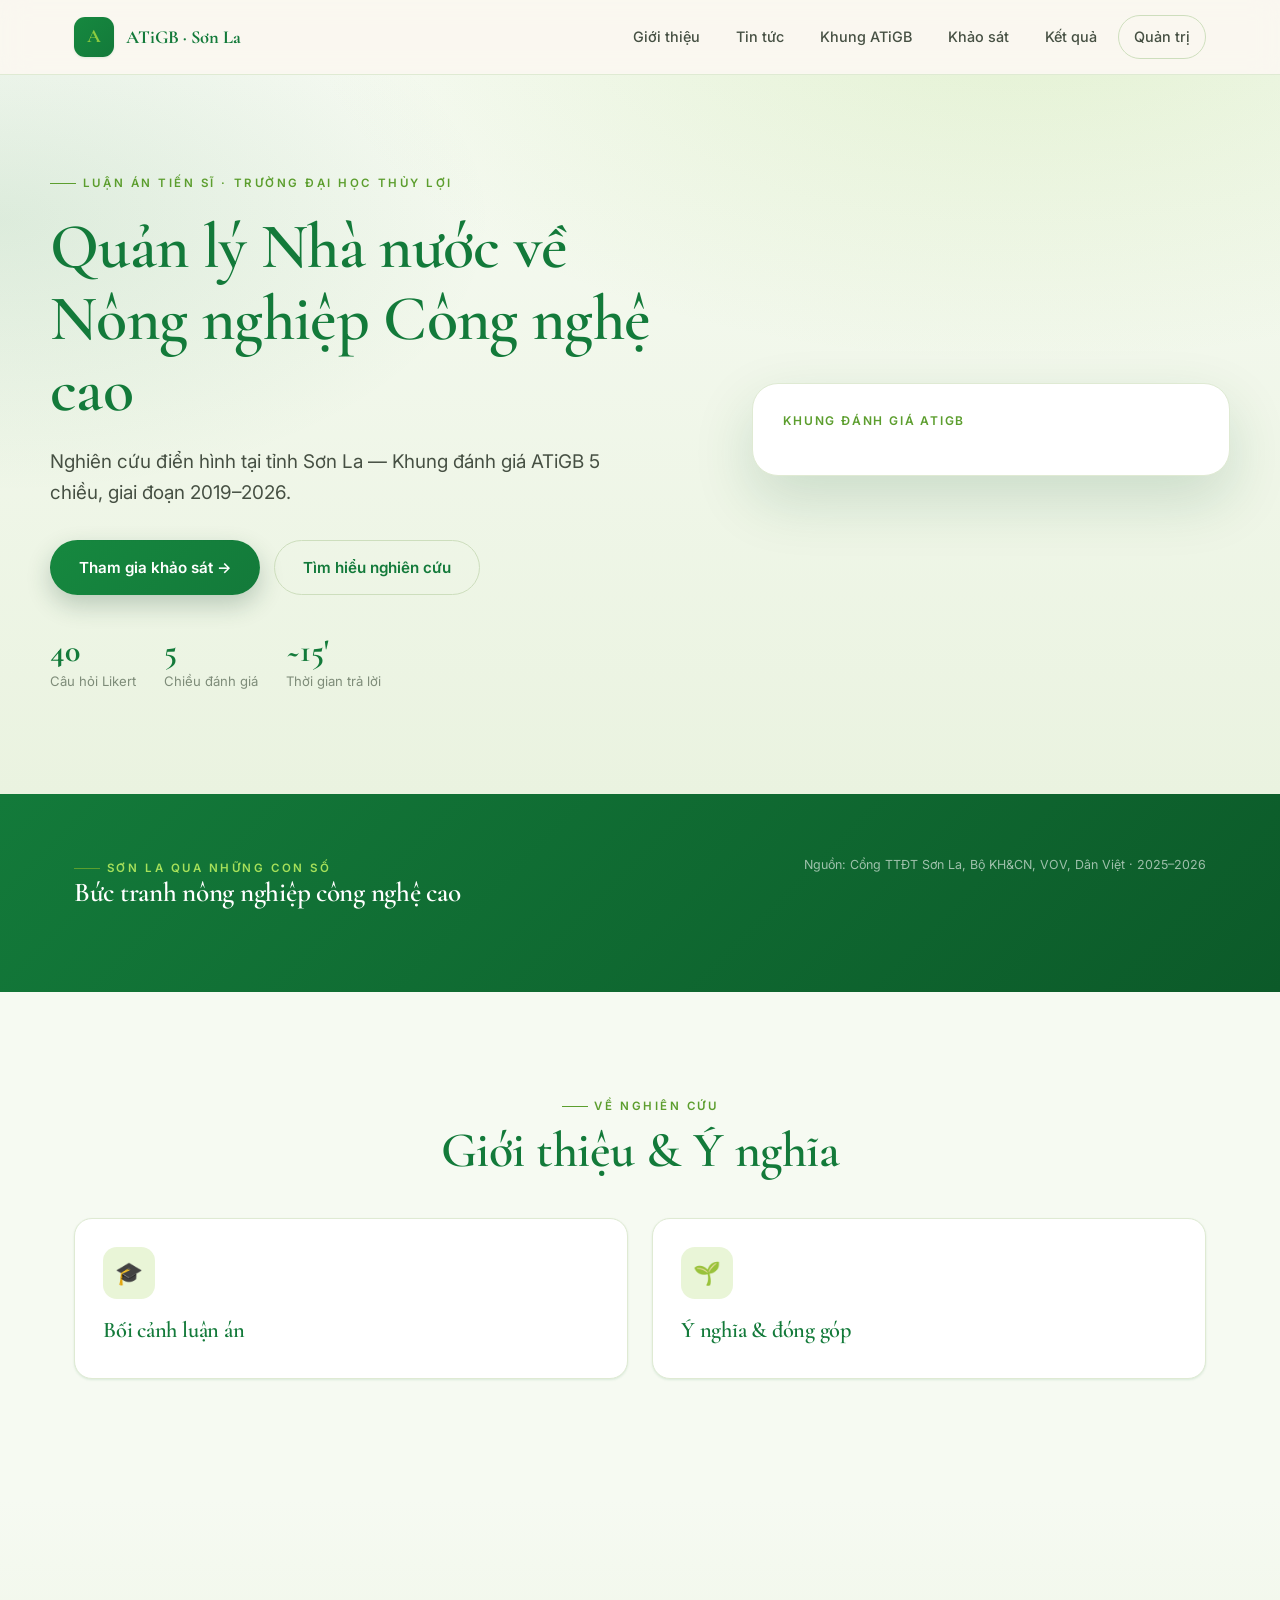
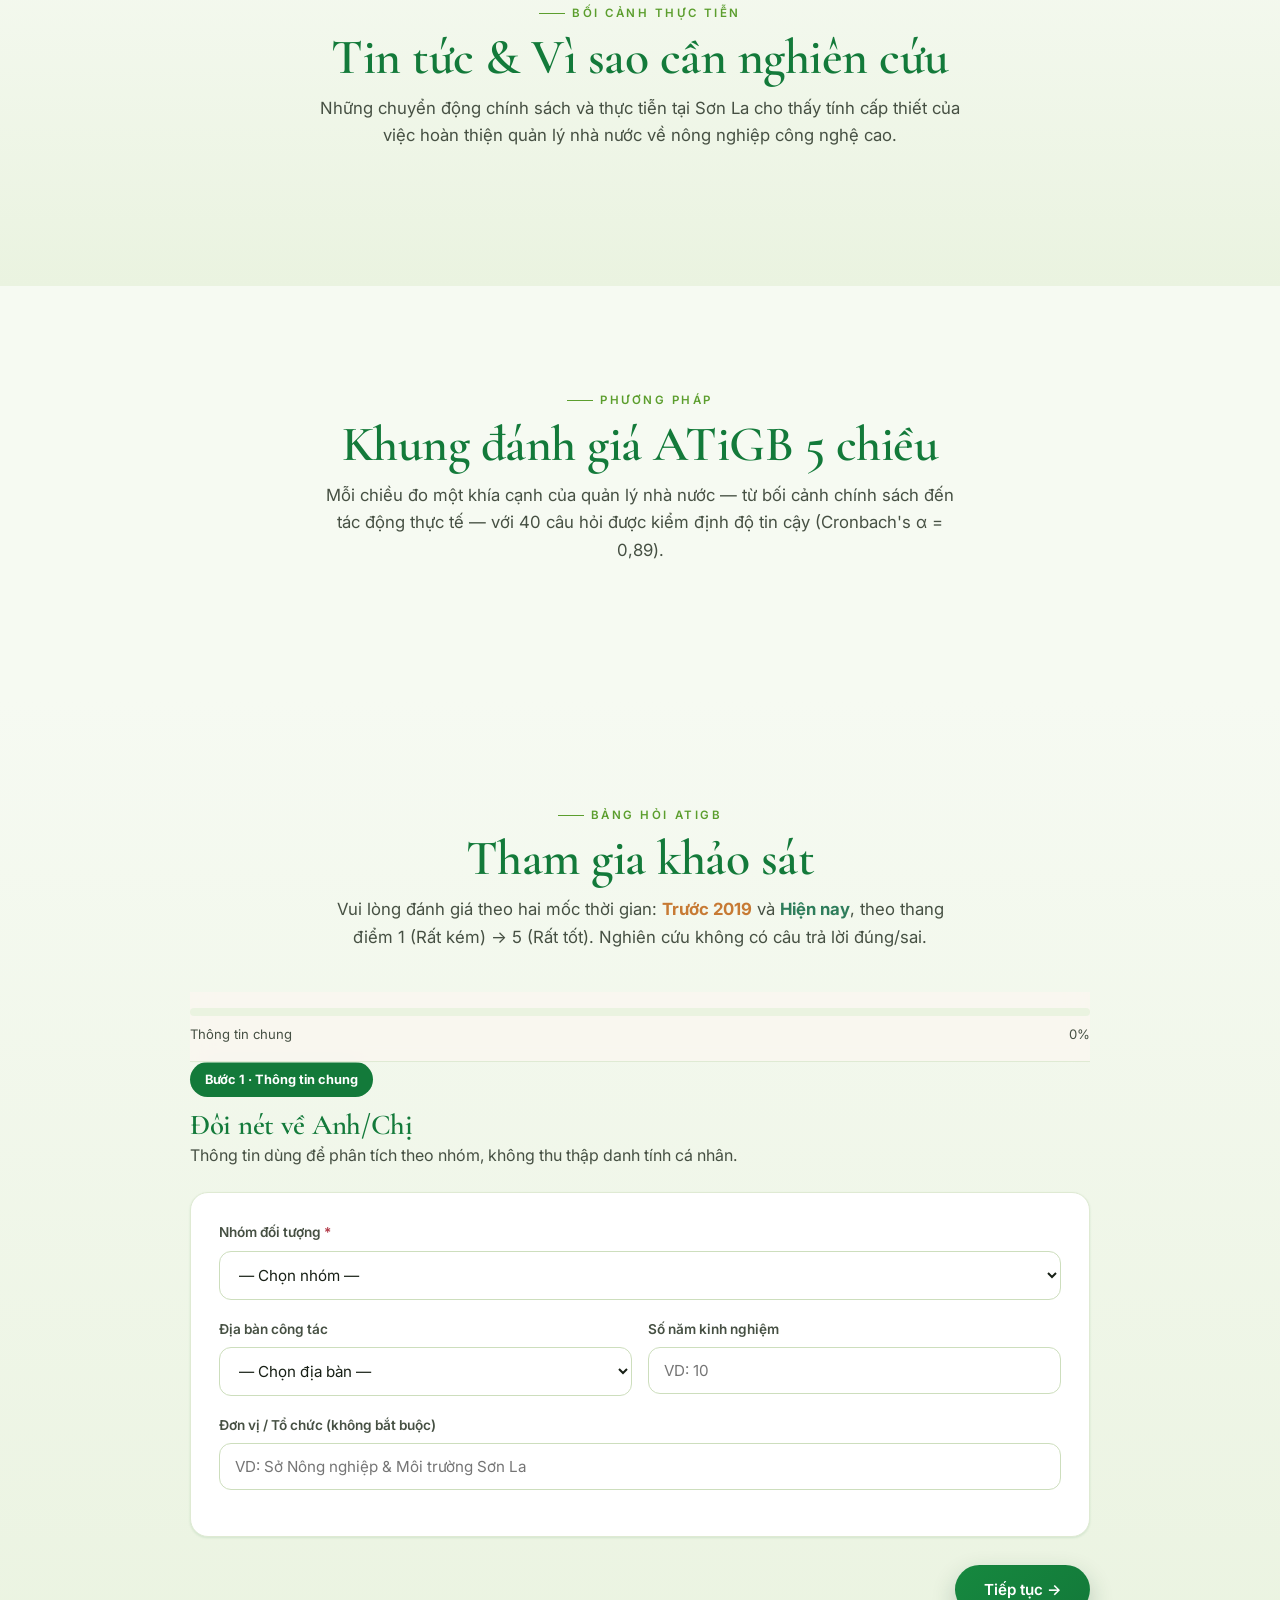
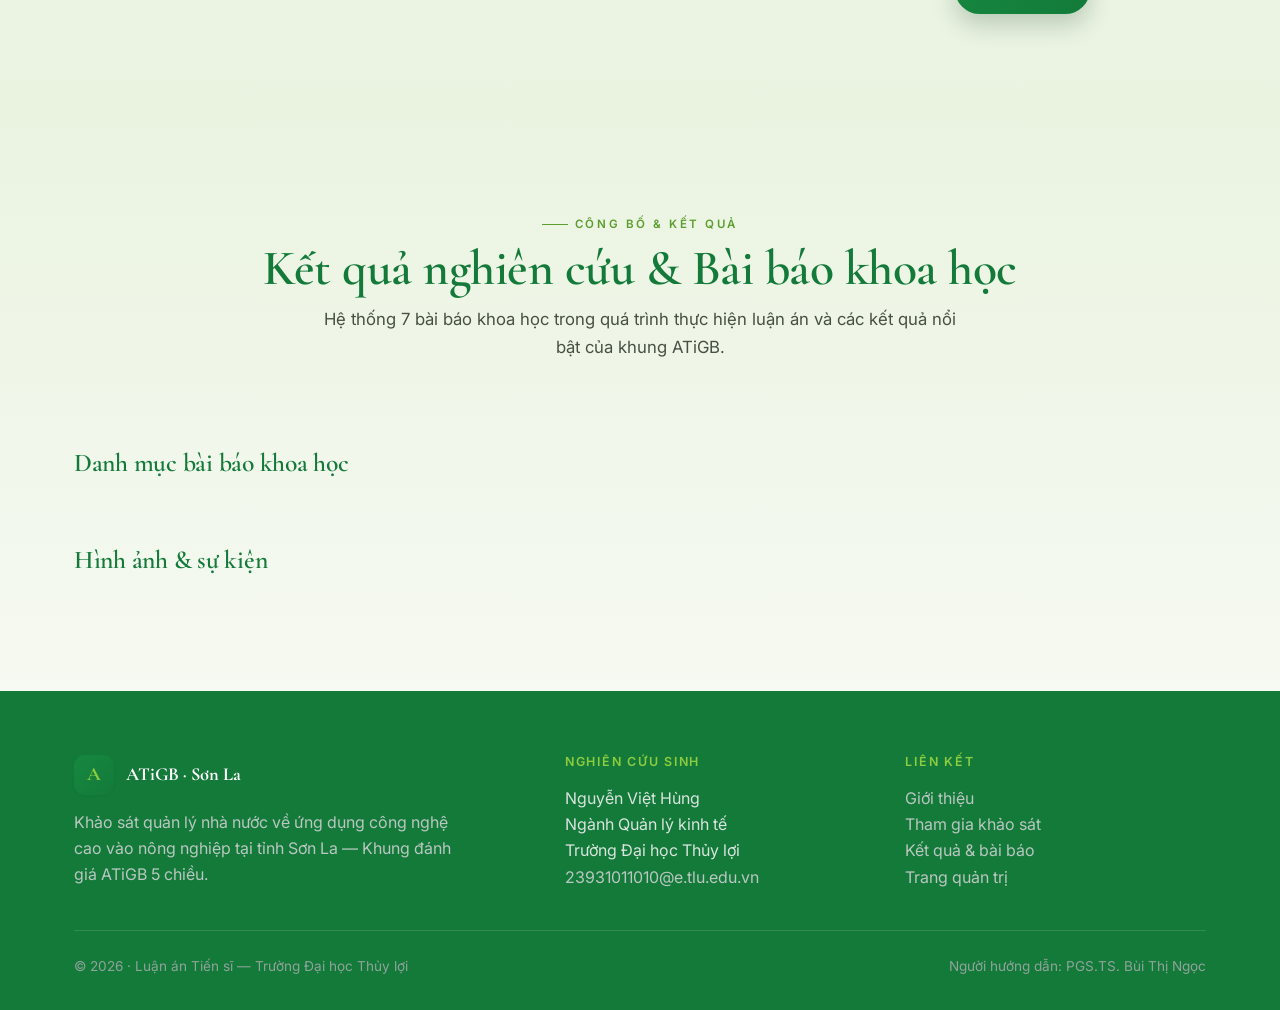
==== index.html @ 343900d1 "add index.html" ====
<!DOCTYPE html>
<html lang="vi">
<head>
<meta charset="UTF-8">
<meta name="viewport" content="width=device-width, initial-scale=1">
<title>Khảo sát QLNN về Nông nghiệp Công nghệ cao — Sơn La | ATiGB</title>
<meta name="description" content="Khảo sát quản lý nhà nước về ứng dụng công nghệ cao vào nông nghiệp tại tỉnh Sơn La — Khung đánh giá ATiGB 5 chiều. Luận án tiến sĩ, Trường Đại học Thủy lợi.">
<link rel="preconnect" href="https://fonts.googleapis.com">
<link rel="preconnect" href="https://fonts.gstatic.com" crossorigin>
<link href="https://fonts.googleapis.com/css2?family=Cormorant+Garamond:wght@500;600;700&family=Inter:wght@400;500;600;700&display=swap" rel="stylesheet">
<link rel="stylesheet" href="assets/style.css">
<link rel="icon" href="data:image/svg+xml,<svg xmlns='http://www.w3.org/2000/svg' viewBox='0 0 100 100'><rect width='100' height='100' rx='22' fill='%23137A3A'/><text x='50' y='68' font-size='58' text-anchor='middle' fill='%23A6E05A' font-family='Georgia'>A</text></svg>">
</head>
<body>

<!-- NAV -->
<nav class="nav">
  <div class="container nav-inner">
    <a class="brand" href="#top">
      <span class="mark">A</span>
      <span>ATiGB · Sơn La</span>
    </a>
    <button class="nav-toggle" id="navToggle">☰</button>
    <div class="nav-links" id="navLinks">
      <a href="#gioithieu">Giới thiệu</a>
      <a href="#tintuc">Tin tức</a>
      <a href="#khung">Khung ATiGB</a>
      <a href="#khaosat">Khảo sát</a>
      <a href="#ketqua">Kết quả</a>
      <a href="admin.html" class="btn btn-ghost btn-sm">Quản trị</a>
    </div>
  </div>
</nav>

<!-- HERO -->
<header class="hero" id="top">
  <div class="container hero-inner">
    <div>
      <span class="eyebrow" id="heroBadge">Luận án Tiến sĩ · Trường Đại học Thủy lợi</span>
      <h1 id="heroTitle">Quản lý Nhà nước về Nông nghiệp Công nghệ cao</h1>
      <p class="lead" id="heroSub">Nghiên cứu điển hình tại tỉnh Sơn La — Khung đánh giá ATiGB 5 chiều, giai đoạn 2019–2026.</p>
      <div class="hero-cta">
        <a href="#khaosat" class="btn btn-primary">Tham gia khảo sát →</a>
        <a href="#gioithieu" class="btn btn-ghost">Tìm hiểu nghiên cứu</a>
      </div>
      <div class="hero-badges">
        <div class="hero-badge"><b>40</b><span>Câu hỏi Likert</span></div>
        <div class="hero-badge"><b>5</b><span>Chiều đánh giá</span></div>
        <div class="hero-badge"><b>~15'</b><span>Thời gian trả lời</span></div>
      </div>
    </div>
    <div class="hero-art">
      <div class="hero-card">
        <h4>Khung đánh giá ATiGB</h4>
        <div id="heroDims" class="dims" style="flex-direction:column;gap:12px"></div>
      </div>
    </div>
  </div>
</header>

<!-- DẢI SỐ LIỆU THẬT -->
<section class="statband">
  <div class="container">
    <div class="stat-head">
      <div><span class="eyebrow" style="color:var(--lime-bright)">Sơn La qua những con số</span>
        <h3>Bức tranh nông nghiệp công nghệ cao</h3></div>
      <span class="src">Nguồn: Cổng TTĐT Sơn La, Bộ KH&amp;CN, VOV, Dân Việt · 2025–2026</span>
    </div>
    <div class="stat-grid" id="statGrid"></div>
  </div>
</section>

<!-- GIỚI THIỆU -->
<section class="section" id="gioithieu">
  <div class="container">
    <div class="center">
      <span class="eyebrow">Về nghiên cứu</span>
      <h2 class="section-title" id="introHeading">Giới thiệu &amp; Ý nghĩa</h2>
    </div>
    <div class="grid g-2 mt-3" style="align-items:start">
      <div class="card">
        <div class="icon">🎓</div>
        <h3>Bối cảnh luận án</h3>
        <p id="introBody" style="color:var(--ink-2)"></p>
      </div>
      <div class="card">
        <div class="icon">🌱</div>
        <h3>Ý nghĩa &amp; đóng góp</h3>
        <p id="introMeaning" style="color:var(--ink-2)"></p>
      </div>
    </div>
    <div class="grid g-4 mt-2" id="whyCards"></div>
  </div>
</section>

<!-- TIN TỨC -->
<section class="section" id="tintuc" style="background:linear-gradient(180deg,var(--cream),var(--cream-2))">
  <div class="container">
    <div class="center">
      <span class="eyebrow">Bối cảnh thực tiễn</span>
      <h2 class="section-title">Tin tức &amp; Vì sao cần nghiên cứu</h2>
      <p class="section-sub">Những chuyển động chính sách và thực tiễn tại Sơn La cho thấy tính cấp thiết của việc hoàn thiện quản lý nhà nước về nông nghiệp công nghệ cao.</p>
    </div>
    <div class="news-grid mt-3" id="newsGrid"></div>
  </div>
</section>

<!-- KHUNG ATiGB -->
<section class="section" id="khung">
  <div class="container">
    <div class="center">
      <span class="eyebrow">Phương pháp</span>
      <h2 class="section-title">Khung đánh giá ATiGB 5 chiều</h2>
      <p class="section-sub">Mỗi chiều đo một khía cạnh của quản lý nhà nước — từ bối cảnh chính sách đến tác động thực tế — với 40 câu hỏi được kiểm định độ tin cậy (Cronbach's α = 0,89).</p>
    </div>
    <div class="atigb-grid mt-3" id="atigbGrid"></div>
  </div>
</section>

<!-- KHẢO SÁT -->
<section class="section" id="khaosat" style="background:linear-gradient(180deg,var(--cream),var(--cream-2))">
  <div class="container">
    <div class="center">
      <span class="eyebrow">Bảng hỏi ATiGB</span>
      <h2 class="section-title">Tham gia khảo sát</h2>
      <p class="section-sub">Vui lòng đánh giá theo hai mốc thời gian: <b style="color:var(--terra)">Trước 2019</b> và <b style="color:var(--blue)">Hiện nay</b>, theo thang điểm 1 (Rất kém) → 5 (Rất tốt). Nghiên cứu không có câu trả lời đúng/sai.</p>
    </div>

    <div class="survey-wrap mt-3">
      <div class="progress-bar">
        <div class="progress-track"><div class="progress-fill" id="progFill"></div></div>
        <div class="progress-meta"><span id="progLabel">Thông tin chung</span><span id="progCount">0%</span></div>
      </div>

      <form id="surveyForm">
        <!-- STEP 0: thông tin -->
        <div class="step active" data-step="0">
          <div class="step-head">
            <span class="badge" style="background:var(--forest)">Bước 1 · Thông tin chung</span>
            <h3 style="font-size:1.8rem">Đôi nét về Anh/Chị</h3>
            <p style="color:var(--ink-2)">Thông tin dùng để phân tích theo nhóm, không thu thập danh tính cá nhân.</p>
          </div>
          <div class="card">
            <div class="field">
              <label>Nhóm đối tượng <span style="color:var(--danger)">*</span></label>
              <select id="respType" required>
                <option value="">— Chọn nhóm —</option>
                <option value="QLNN">Cán bộ quản lý nhà nước</option>
                <option value="DN-HTX">Doanh nghiệp / Hợp tác xã</option>
                <option value="KHCN">Chuyên gia khoa học công nghệ</option>
                <option value="NhaKhoaHoc">Nhà khoa học / Giảng viên</option>
                <option value="NongDan">Nông dân sản xuất</option>
              </select>
            </div>
            <div class="field-row">
              <div class="field">
                <label>Địa bàn công tác</label>
                <select id="district">
                  <option value="">— Chọn địa bàn —</option>
                </select>
              </div>
              <div class="field">
                <label>Số năm kinh nghiệm</label>
                <input type="number" id="yearsExp" min="0" max="50" placeholder="VD: 10">
              </div>
            </div>
            <div class="field">
              <label>Đơn vị / Tổ chức (không bắt buộc)</label>
              <input type="text" id="org" placeholder="VD: Sở Nông nghiệp &amp; Môi trường Sơn La">
            </div>
          </div>
          <div class="survey-nav">
            <span></span>
            <button type="button" class="btn btn-primary" data-next>Tiếp tục →</button>
          </div>
        </div>
        <!-- steps for dimensions injected here -->
        <div id="dimSteps"></div>
        <!-- open questions step injected -->
        <div id="openStep"></div>
        <!-- thankyou -->
        <div class="step" data-step="done">
          <div class="thankyou">
            <div class="check">✓</div>
            <h2 style="font-size:2.2rem">Cảm ơn Anh/Chị!</h2>
            <p style="color:var(--ink-2);max-width:520px;margin:12px auto 0">Phản hồi của Anh/Chị đã được ghi nhận và sẽ góp phần quan trọng vào kết quả nghiên cứu luận án. Trân trọng cảm ơn sự tham gia quý báu!</p>
            <a href="#top" class="btn btn-gold mt-3">Về đầu trang</a>
          </div>
        </div>
      </form>
    </div>
  </div>
</section>

<!-- KẾT QUẢ -->
<section class="section" id="ketqua" style="background:linear-gradient(180deg,var(--cream-2),var(--cream))">
  <div class="container">
    <div class="center">
      <span class="eyebrow">Công bố &amp; kết quả</span>
      <h2 class="section-title">Kết quả nghiên cứu &amp; Bài báo khoa học</h2>
      <p class="section-sub">Hệ thống 7 bài báo khoa học trong quá trình thực hiện luận án và các kết quả nổi bật của khung ATiGB.</p>
    </div>

    <div class="grid g-4 mt-3" id="resultKpis"></div>

    <h3 style="font-size:1.6rem;margin:48px 0 20px">Danh mục bài báo khoa học</h3>
    <div class="grid" style="gap:16px" id="pubList"></div>

    <h3 style="font-size:1.6rem;margin:48px 0 20px">Hình ảnh &amp; sự kiện</h3>
    <div class="gallery" id="eventGallery"></div>
  </div>
</section>

<!-- FOOTER -->
<footer class="footer">
  <div class="container">
    <div class="footer-grid">
      <div>
        <div class="brand" style="color:#fff;margin-bottom:14px">
          <span class="mark">A</span><span>ATiGB · Sơn La</span>
        </div>
        <p style="color:#B9C7C0;max-width:380px">Khảo sát quản lý nhà nước về ứng dụng công nghệ cao vào nông nghiệp tại tỉnh Sơn La — Khung đánh giá ATiGB 5 chiều.</p>
      </div>
      <div>
        <h4>Nghiên cứu sinh</h4>
        <p>Nguyễn Việt Hùng</p>
        <p>Ngành Quản lý kinh tế</p>
        <p>Trường Đại học Thủy lợi</p>
        <p><a href="mailto:23931011010@e.tlu.edu.vn">23931011010@e.tlu.edu.vn</a></p>
      </div>
      <div>
        <h4>Liên kết</h4>
        <p><a href="#gioithieu">Giới thiệu</a></p>
        <p><a href="#khaosat">Tham gia khảo sát</a></p>
        <p><a href="#ketqua">Kết quả &amp; bài báo</a></p>
        <p><a href="admin.html">Trang quản trị</a></p>
      </div>
    </div>
    <div class="footer-bottom">
      <span>© 2026 · Luận án Tiến sĩ — Trường Đại học Thủy lợi</span>
      <span>Người hướng dẫn: PGS.TS. Bùi Thị Ngọc</span>
    </div>
  </div>
</footer>

<script src="config.js"></script>
<script type="module" src="assets/app.js"></script>
</body>
</html>
---- assets/style.css ----
/* ============================================================
   ATiGB Survey — Design System
   Palette: forest green + gold + cream, luxurious & modern
   ============================================================ */
:root{
  /* ASTRI brand: xanh lá đậm (wordmark) + xanh cốm (lá) + trắng */
  --forest:#137A3A; --forest-2:#16883F; --forest-3:#2FA457;
  --forest-deep:#0C5A29;
  --gold:#5C9E2E; --gold-2:#8DCB3F; --gold-soft:#E9F5D7;   /* leaf/lime accent */
  --lime:#8DCB3F; --lime-bright:#A6E05A;
  --cream:#F6FAF2; --cream-2:#EAF3E0; --paper:#FFFFFF;
  --ink:#182016; --ink-2:#465043; --muted:#84918010;
  --muted:#7E8C79;
  --line:#DFEAD3; --line-2:#CDDEBD;
  --blue:#2E7D5B; --terra:#C77A34; --violet:#4E9A6B;
  --danger:#B23A48; --ok:#16883F; --warn:#C99000;
  --shadow-sm:0 1px 3px rgba(19,122,58,.07),0 1px 2px rgba(19,122,58,.05);
  --shadow:0 8px 30px rgba(19,122,58,.10),0 2px 8px rgba(19,122,58,.06);
  --shadow-lg:0 24px 60px rgba(12,90,41,.16);
  --radius:18px; --radius-sm:12px; --radius-lg:26px;
  --serif:'Cormorant Garamond',Georgia,'Times New Roman',serif;
  --sans:'Inter',-apple-system,BlinkMacSystemFont,'Segoe UI',sans-serif;
  --maxw:1180px;
}
*{box-sizing:border-box;margin:0;padding:0}
html{scroll-behavior:smooth}
body{
  font-family:var(--sans);color:var(--ink);background:var(--cream);
  line-height:1.65;font-size:16px;-webkit-font-smoothing:antialiased;
  text-rendering:optimizeLegibility;
}
h1,h2,h3,h4{font-family:var(--serif);font-weight:600;line-height:1.12;letter-spacing:-.01em;color:var(--forest)}
a{color:var(--forest-2);text-decoration:none}
img{max-width:100%;display:block}
.container{max-width:var(--maxw);margin:0 auto;padding:0 24px}
.eyebrow{font-family:var(--sans);font-size:.72rem;font-weight:600;letter-spacing:.22em;
  text-transform:uppercase;color:var(--gold);display:inline-flex;align-items:center;gap:.6em}
.eyebrow::before{content:"";width:26px;height:1px;background:var(--gold)}
.section{padding:96px 0;position:relative}
.section-title{font-size:clamp(2rem,4vw,3.1rem);margin:.4rem 0 .6rem}
.section-sub{color:var(--ink-2);max-width:640px;font-size:1.05rem}
.center{text-align:center}
.center .eyebrow{justify-content:center}
.center .section-sub{margin-left:auto;margin-right:auto}

/* ---------- Buttons ---------- */
.btn{display:inline-flex;align-items:center;justify-content:center;gap:.5em;
  font-family:var(--sans);font-weight:600;font-size:.95rem;padding:14px 28px;
  border-radius:100px;border:1px solid transparent;cursor:pointer;transition:.25s cubic-bezier(.2,.7,.3,1);
  text-decoration:none;white-space:nowrap}
.btn-primary{background:linear-gradient(135deg,var(--forest-2),var(--forest));color:#fff;
  box-shadow:0 10px 24px rgba(20,67,47,.24)}
.btn-primary:hover{transform:translateY(-2px);box-shadow:0 16px 34px rgba(20,67,47,.30)}
.btn-gold{background:linear-gradient(135deg,var(--gold-2),var(--gold));color:var(--forest);
  box-shadow:0 10px 24px rgba(200,162,74,.3)}
.btn-gold:hover{transform:translateY(-2px)}
.btn-ghost{background:transparent;border-color:var(--line-2);color:var(--forest)}
.btn-ghost:hover{background:var(--paper);border-color:var(--gold)}
.btn-sm{padding:9px 16px;font-size:.85rem}
.btn:disabled{opacity:.5;cursor:not-allowed;transform:none!important}

/* ---------- Navbar ---------- */
.nav{position:sticky;top:0;z-index:50;backdrop-filter:blur(14px);
  background:rgba(250,247,240,.82);border-bottom:1px solid var(--line);transition:.3s}
.nav-inner{display:flex;align-items:center;justify-content:space-between;height:74px}
.brand{display:flex;align-items:center;gap:12px;font-family:var(--serif);font-weight:700;
  font-size:1.15rem;color:var(--forest)}
.brand .mark{width:40px;height:40px;border-radius:11px;display:grid;place-items:center;
  background:linear-gradient(135deg,var(--forest-2),var(--forest));color:var(--gold-2);
  font-family:var(--serif);font-size:1.2rem;font-weight:700;box-shadow:var(--shadow-sm)}
.nav-links{display:flex;gap:6px;align-items:center}
.nav-links a{padding:9px 15px;border-radius:100px;font-size:.9rem;font-weight:500;color:var(--ink-2);transition:.2s}
.nav-links a:hover{color:var(--forest);background:var(--cream-2)}
.nav-toggle{display:none;background:none;border:none;font-size:1.5rem;cursor:pointer;color:var(--forest)}
@media(max-width:860px){
  .nav-links{position:fixed;inset:74px 0 auto 0;flex-direction:column;background:var(--paper);
    padding:16px;gap:4px;border-bottom:1px solid var(--line);box-shadow:var(--shadow);
    transform:translateY(-120%);transition:.3s;align-items:stretch}
  .nav-links.open{transform:translateY(0)}
  .nav-links a{padding:14px}
  .nav-toggle{display:block}
}

/* ---------- Hero ---------- */
.hero{position:relative;overflow:hidden;background:
  radial-gradient(1200px 600px at 80% -10%,rgba(141,203,63,.18),transparent 60%),
  radial-gradient(900px 500px at 0% 20%,rgba(19,122,58,.10),transparent 55%),
  linear-gradient(180deg,var(--cream),var(--cream-2))}
.hero-inner{padding:90px 0 100px;display:grid;grid-template-columns:1.15fr .85fr;gap:56px;align-items:center}
.hero h1{font-size:clamp(2.4rem,5vw,4.2rem);margin:18px 0 20px}
.hero .lead{font-size:1.18rem;color:var(--ink-2);max-width:560px;margin-bottom:32px}
.hero-cta{display:flex;gap:14px;flex-wrap:wrap}
.hero-badges{display:flex;gap:28px;margin-top:40px;flex-wrap:wrap}
.hero-badge b{display:block;font-family:var(--serif);font-size:2rem;color:var(--forest);line-height:1}
.hero-badge span{font-size:.82rem;color:var(--muted)}
.hero-art{position:relative}
.hero-card{background:var(--paper);border:1px solid var(--line);border-radius:var(--radius-lg);
  padding:30px;box-shadow:var(--shadow-lg)}
.hero-card h4{font-family:var(--sans);font-size:.75rem;letter-spacing:.15em;text-transform:uppercase;
  color:var(--gold);margin-bottom:18px}
@media(max-width:860px){.hero-inner{grid-template-columns:1fr;gap:40px;padding:56px 0 64px}}

/* ---------- Stat band (số liệu thật) ---------- */
.statband{background:linear-gradient(135deg,var(--forest),var(--forest-deep));color:#fff;padding:56px 0}
.statband .container{position:relative}
.stat-head{display:flex;align-items:baseline;justify-content:space-between;gap:16px;flex-wrap:wrap;margin-bottom:28px}
.stat-head h3{color:#fff;font-size:1.7rem}
.stat-head .src{font-size:.78rem;color:rgba(255,255,255,.6)}
.stat-grid{display:grid;grid-template-columns:repeat(6,1fr);gap:20px}
@media(max-width:900px){.stat-grid{grid-template-columns:repeat(3,1fr)}}
@media(max-width:560px){.stat-grid{grid-template-columns:repeat(2,1fr)}}
.stat{position:relative;padding-left:16px}
.stat::before{content:"";position:absolute;left:0;top:4px;bottom:4px;width:3px;border-radius:3px;background:var(--lime)}
.stat .sn{font-family:var(--serif);font-size:2.3rem;font-weight:700;line-height:1;color:var(--lime-bright)}
.stat .su{font-size:.78rem;color:rgba(255,255,255,.7);margin-left:4px}
.stat .sl{font-size:.9rem;font-weight:600;margin-top:6px;color:#fff}
.stat .ss{font-size:.76rem;color:rgba(255,255,255,.6)}

/* ---------- ATiGB explainer ---------- */
.atigb-grid{display:grid;grid-template-columns:repeat(5,1fr);gap:16px}
@media(max-width:960px){.atigb-grid{grid-template-columns:repeat(2,1fr)}}
@media(max-width:560px){.atigb-grid{grid-template-columns:1fr}}
.atigb-card{background:var(--paper);border:1px solid var(--line);border-radius:var(--radius);padding:22px;
  box-shadow:var(--shadow-sm);position:relative;overflow:hidden;transition:.3s}
.atigb-card:hover{transform:translateY(-3px);box-shadow:var(--shadow)}
.atigb-card::before{content:"";position:absolute;top:0;left:0;right:0;height:4px;background:var(--dc)}
.atigb-card .code{font-family:var(--serif);font-size:2.4rem;font-weight:700;color:var(--dc);line-height:1}
.atigb-card h4{font-size:1.12rem;margin:6px 0 4px}
.atigb-card .full{font-size:.72rem;letter-spacing:.12em;text-transform:uppercase;color:var(--muted);font-weight:600}
.atigb-card p{font-size:.86rem;color:var(--ink-2);margin-top:8px}
.atigb-card .qn{margin-top:12px;font-size:.75rem;font-weight:700;color:var(--dc);background:var(--gold-soft);
  display:inline-block;padding:3px 10px;border-radius:100px}

/* ---------- Cards / grid ---------- */
.grid{display:grid;gap:24px}
.g-2{grid-template-columns:repeat(2,1fr)}
.g-3{grid-template-columns:repeat(3,1fr)}
.g-4{grid-template-columns:repeat(4,1fr)}
@media(max-width:960px){.g-3,.g-4{grid-template-columns:repeat(2,1fr)}}
@media(max-width:620px){.g-2,.g-3,.g-4{grid-template-columns:1fr}}
.card{background:var(--paper);border:1px solid var(--line);border-radius:var(--radius);
  padding:28px;box-shadow:var(--shadow-sm);transition:.3s}
.card:hover{box-shadow:var(--shadow);transform:translateY(-3px);border-color:var(--line-2)}
.card .icon{width:52px;height:52px;border-radius:14px;display:grid;place-items:center;
  background:var(--gold-soft);color:var(--forest);font-size:1.4rem;margin-bottom:18px}
.card h3{font-size:1.4rem;margin-bottom:8px}

/* dimension chips */
.dims{display:flex;gap:10px;flex-wrap:wrap;margin-top:8px}
.dim-chip{display:inline-flex;align-items:center;gap:8px;padding:8px 14px;border-radius:100px;
  background:var(--paper);border:1px solid var(--line);font-size:.85rem;font-weight:600}
.dim-dot{width:10px;height:10px;border-radius:50%}

/* ---------- News ---------- */
.news-grid{display:grid;grid-template-columns:1.4fr 1fr 1fr;gap:22px}
@media(max-width:900px){.news-grid{grid-template-columns:1fr}}
.news-card{background:var(--paper);border:1px solid var(--line);border-radius:var(--radius);
  overflow:hidden;box-shadow:var(--shadow-sm);transition:.3s;display:flex;flex-direction:column}
.news-card:hover{box-shadow:var(--shadow);transform:translateY(-3px)}
.news-card .thumb{height:170px;background:
  linear-gradient(135deg,var(--forest),var(--forest-3));position:relative;display:grid;place-items:center;
  color:var(--gold-2);font-size:2.4rem}
.news-card.feature .thumb{height:240px}
.news-body{padding:22px;display:flex;flex-direction:column;gap:10px;flex:1}
.news-body .meta{font-size:.78rem;color:var(--muted);display:flex;gap:10px;align-items:center}
.news-body h3{font-size:1.25rem}
.tag{font-size:.72rem;font-weight:600;color:var(--gold);letter-spacing:.08em;text-transform:uppercase}

/* ---------- Survey ---------- */
.survey-wrap{max-width:900px;margin:0 auto}
.progress-bar{position:sticky;top:74px;z-index:20;background:rgba(250,247,240,.9);
  backdrop-filter:blur(10px);padding:16px 0;border-bottom:1px solid var(--line)}
.progress-track{height:8px;background:var(--cream-2);border-radius:100px;overflow:hidden}
.progress-fill{height:100%;background:linear-gradient(90deg,var(--gold),var(--forest-3));
  border-radius:100px;transition:width .4s cubic-bezier(.2,.7,.3,1);width:0}
.progress-meta{display:flex;justify-content:space-between;font-size:.82rem;color:var(--ink-2);margin-top:8px}
.step{display:none;animation:fade .4s ease}
.step.active{display:block}
@keyframes fade{from{opacity:0;transform:translateY(10px)}to{opacity:1;transform:none}}
.step-head{margin-bottom:24px}
.step-head .badge{display:inline-flex;align-items:center;gap:8px;padding:7px 15px;border-radius:100px;
  font-size:.8rem;font-weight:700;color:#fff;margin-bottom:12px}
.q-item{background:var(--paper);border:1px solid var(--line);border-radius:var(--radius);
  padding:22px 24px;margin-bottom:16px;box-shadow:var(--shadow-sm)}
.q-item .q-text{font-weight:500;margin-bottom:16px;display:flex;gap:10px}
.q-item .q-num{color:var(--gold);font-family:var(--serif);font-weight:700;font-size:1.05rem}
.q-cols{display:grid;grid-template-columns:1fr 1fr;gap:20px}
@media(max-width:620px){.q-cols{grid-template-columns:1fr}}
.q-col-label{font-size:.78rem;font-weight:700;letter-spacing:.05em;text-transform:uppercase;margin-bottom:8px}
.q-col-label.before{color:var(--terra)}
.q-col-label.now{color:var(--blue)}
.likert{display:flex;gap:6px}
.likert label{flex:1;position:relative;cursor:pointer}
.likert input{position:absolute;opacity:0}
.likert .dot{display:grid;place-items:center;height:42px;border-radius:11px;
  border:1.5px solid var(--line-2);background:var(--cream);font-weight:600;font-size:.95rem;
  color:var(--ink-2);transition:.18s}
.likert label:hover .dot{border-color:var(--gold)}
.likert.before input:checked+.dot{background:var(--terra);border-color:var(--terra);color:#fff}
.likert.now input:checked+.dot{background:var(--blue);border-color:var(--blue);color:#fff}
.scale-hint{display:flex;justify-content:space-between;font-size:.72rem;color:var(--muted);margin-top:6px}
.survey-nav{display:flex;justify-content:space-between;gap:14px;margin-top:28px}
.open-q{margin-bottom:20px}
.open-q label{display:block;font-weight:500;margin-bottom:10px}
textarea,input[type=text],input[type=number],select{
  width:100%;font-family:var(--sans);font-size:.95rem;padding:13px 15px;border:1.5px solid var(--line-2);
  border-radius:var(--radius-sm);background:var(--paper);color:var(--ink);transition:.2s;resize:vertical}
textarea:focus,input:focus,select:focus{outline:none;border-color:var(--gold);box-shadow:0 0 0 4px var(--gold-soft)}
.field{margin-bottom:18px}
.field label{display:block;font-size:.85rem;font-weight:600;margin-bottom:7px;color:var(--ink-2)}
.field-row{display:grid;grid-template-columns:1fr 1fr;gap:16px}
@media(max-width:620px){.field-row{grid-template-columns:1fr}}
.thankyou{text-align:center;padding:60px 20px}
.thankyou .check{width:90px;height:90px;border-radius:50%;margin:0 auto 24px;display:grid;place-items:center;
  background:linear-gradient(135deg,var(--forest-3),var(--forest));color:var(--gold-2);font-size:2.6rem;
  box-shadow:var(--shadow-lg)}

/* ---------- Publications & events ---------- */
.pub-item{display:flex;gap:18px;padding:22px;background:var(--paper);border:1px solid var(--line);
  border-radius:var(--radius);box-shadow:var(--shadow-sm);transition:.3s}
.pub-item:hover{box-shadow:var(--shadow);transform:translateY(-2px)}
.pub-code{flex-shrink:0;width:54px;height:54px;border-radius:14px;display:grid;place-items:center;
  background:var(--forest);color:var(--gold-2);font-family:var(--serif);font-weight:700;font-size:1.1rem}
.pub-meta{display:flex;gap:8px;flex-wrap:wrap;margin-top:10px}
.pill{font-size:.72rem;font-weight:600;padding:4px 11px;border-radius:100px;background:var(--cream-2);color:var(--ink-2)}
.pill.q{background:var(--gold-soft);color:var(--forest)}
.gallery{display:grid;grid-template-columns:repeat(3,1fr);gap:16px}
@media(max-width:760px){.gallery{grid-template-columns:repeat(2,1fr)}}
.gallery .ph{aspect-ratio:4/3;border-radius:var(--radius);background:linear-gradient(135deg,var(--forest-3),var(--forest));
  display:grid;place-items:center;color:var(--gold-2);font-size:2rem;position:relative;overflow:hidden}
.gallery .ph span.cap{position:absolute;bottom:0;left:0;right:0;padding:14px;font-family:var(--sans);
  font-size:.82rem;color:#fff;background:linear-gradient(transparent,rgba(20,67,47,.85));text-align:left}

/* ---------- Footer ---------- */
.footer{background:var(--forest);color:#D9E4DE;padding:64px 0 32px}
.footer h4{color:#fff;font-family:var(--sans);font-size:.78rem;letter-spacing:.14em;text-transform:uppercase;
  color:var(--gold-2);margin-bottom:16px}
.footer a{color:#B9C7C0}.footer a:hover{color:var(--gold-2)}
.footer-grid{display:grid;grid-template-columns:1.5fr 1fr 1fr;gap:40px;margin-bottom:40px}
@media(max-width:760px){.footer-grid{grid-template-columns:1fr}}
.footer-bottom{border-top:1px solid rgba(255,255,255,.12);padding-top:24px;font-size:.85rem;color:#8FA39A;
  display:flex;justify-content:space-between;flex-wrap:wrap;gap:10px}

/* ---------- Toast ---------- */
.toast{position:fixed;bottom:24px;left:50%;transform:translateX(-50%) translateY(120%);
  background:var(--forest);color:#fff;padding:14px 24px;border-radius:100px;box-shadow:var(--shadow-lg);
  z-index:200;transition:.4s;font-size:.9rem;font-weight:500}
.toast.show{transform:translateX(-50%) translateY(0)}
.toast.err{background:var(--danger)}

/* ---------- utilities ---------- */
.mt-1{margin-top:12px}.mt-2{margin-top:24px}.mt-3{margin-top:40px}
.hidden{display:none!important}
.spinner{width:20px;height:20px;border:2.5px solid rgba(255,255,255,.35);border-top-color:#fff;
  border-radius:50%;animation:spin .7s linear infinite;display:inline-block}
@keyframes spin{to{transform:rotate(360deg)}}
.divider-leaf{text-align:center;color:var(--gold);font-size:1.4rem;margin:8px 0}
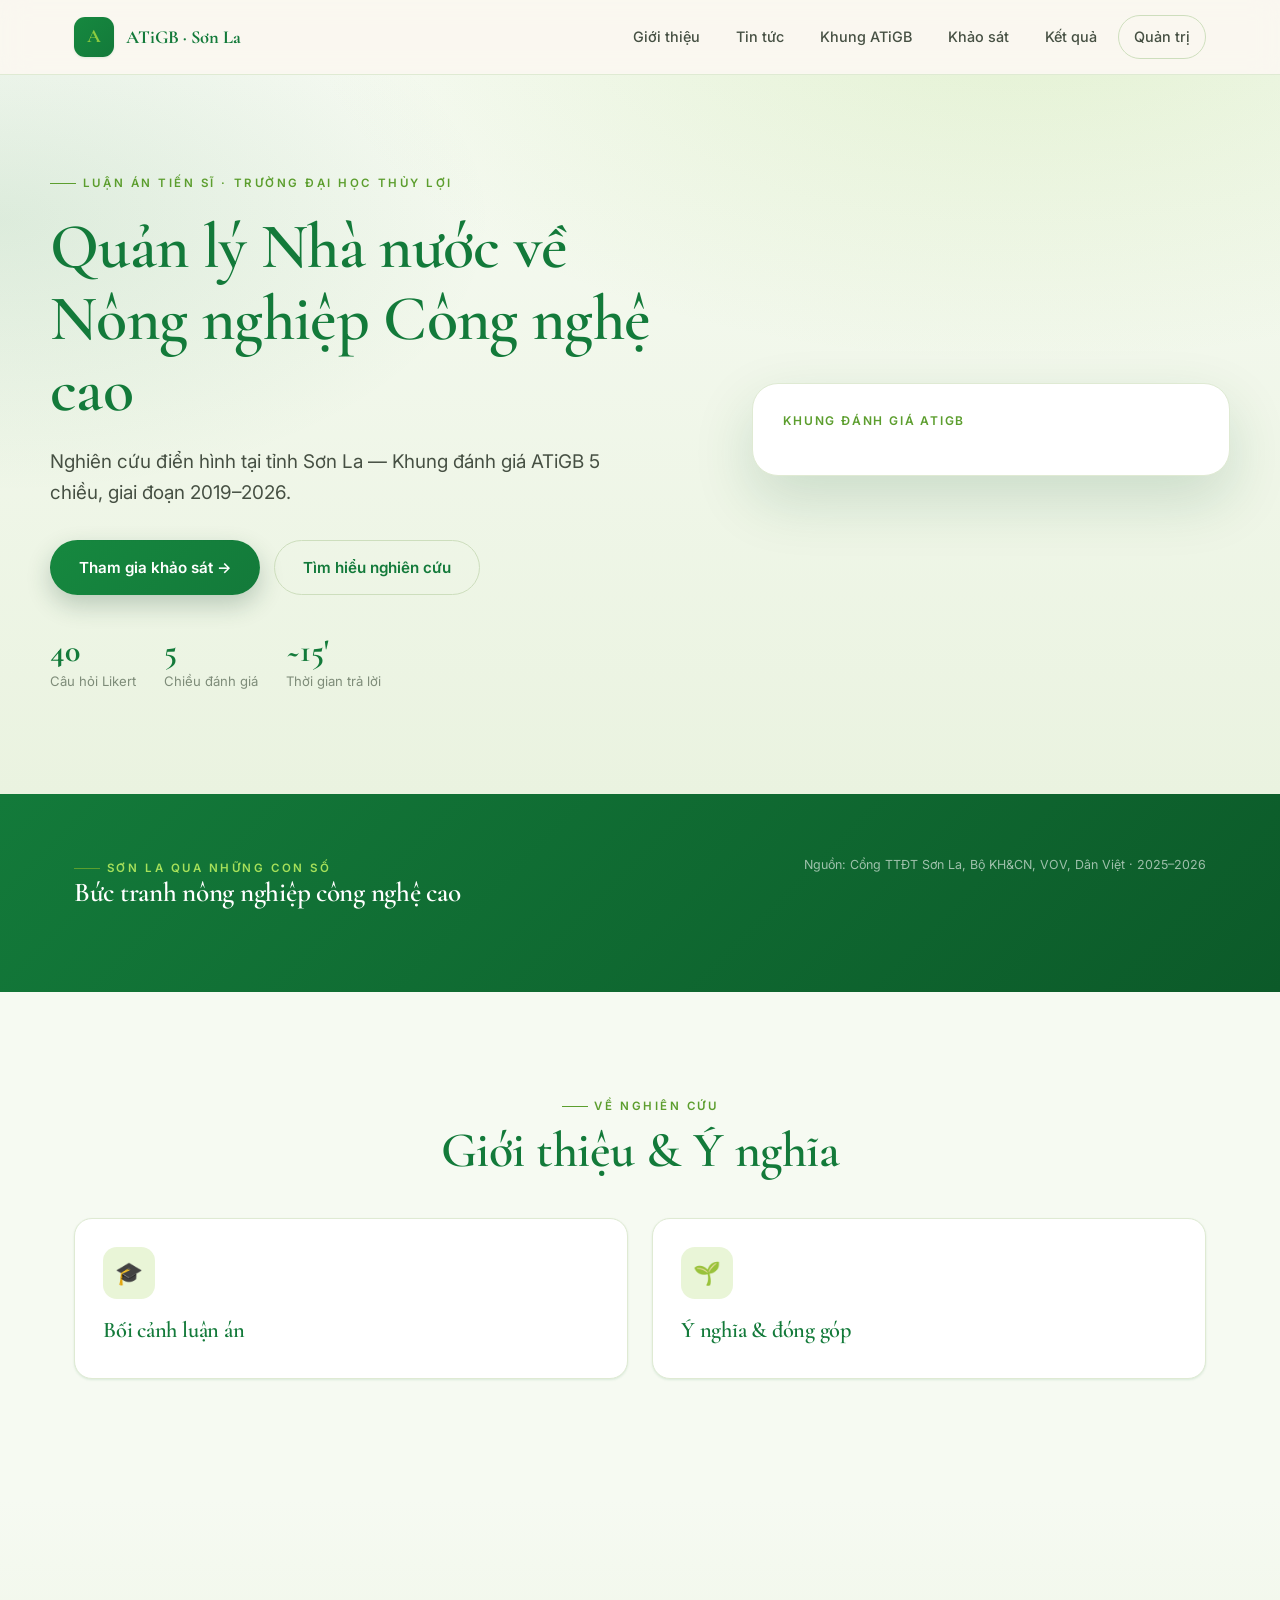
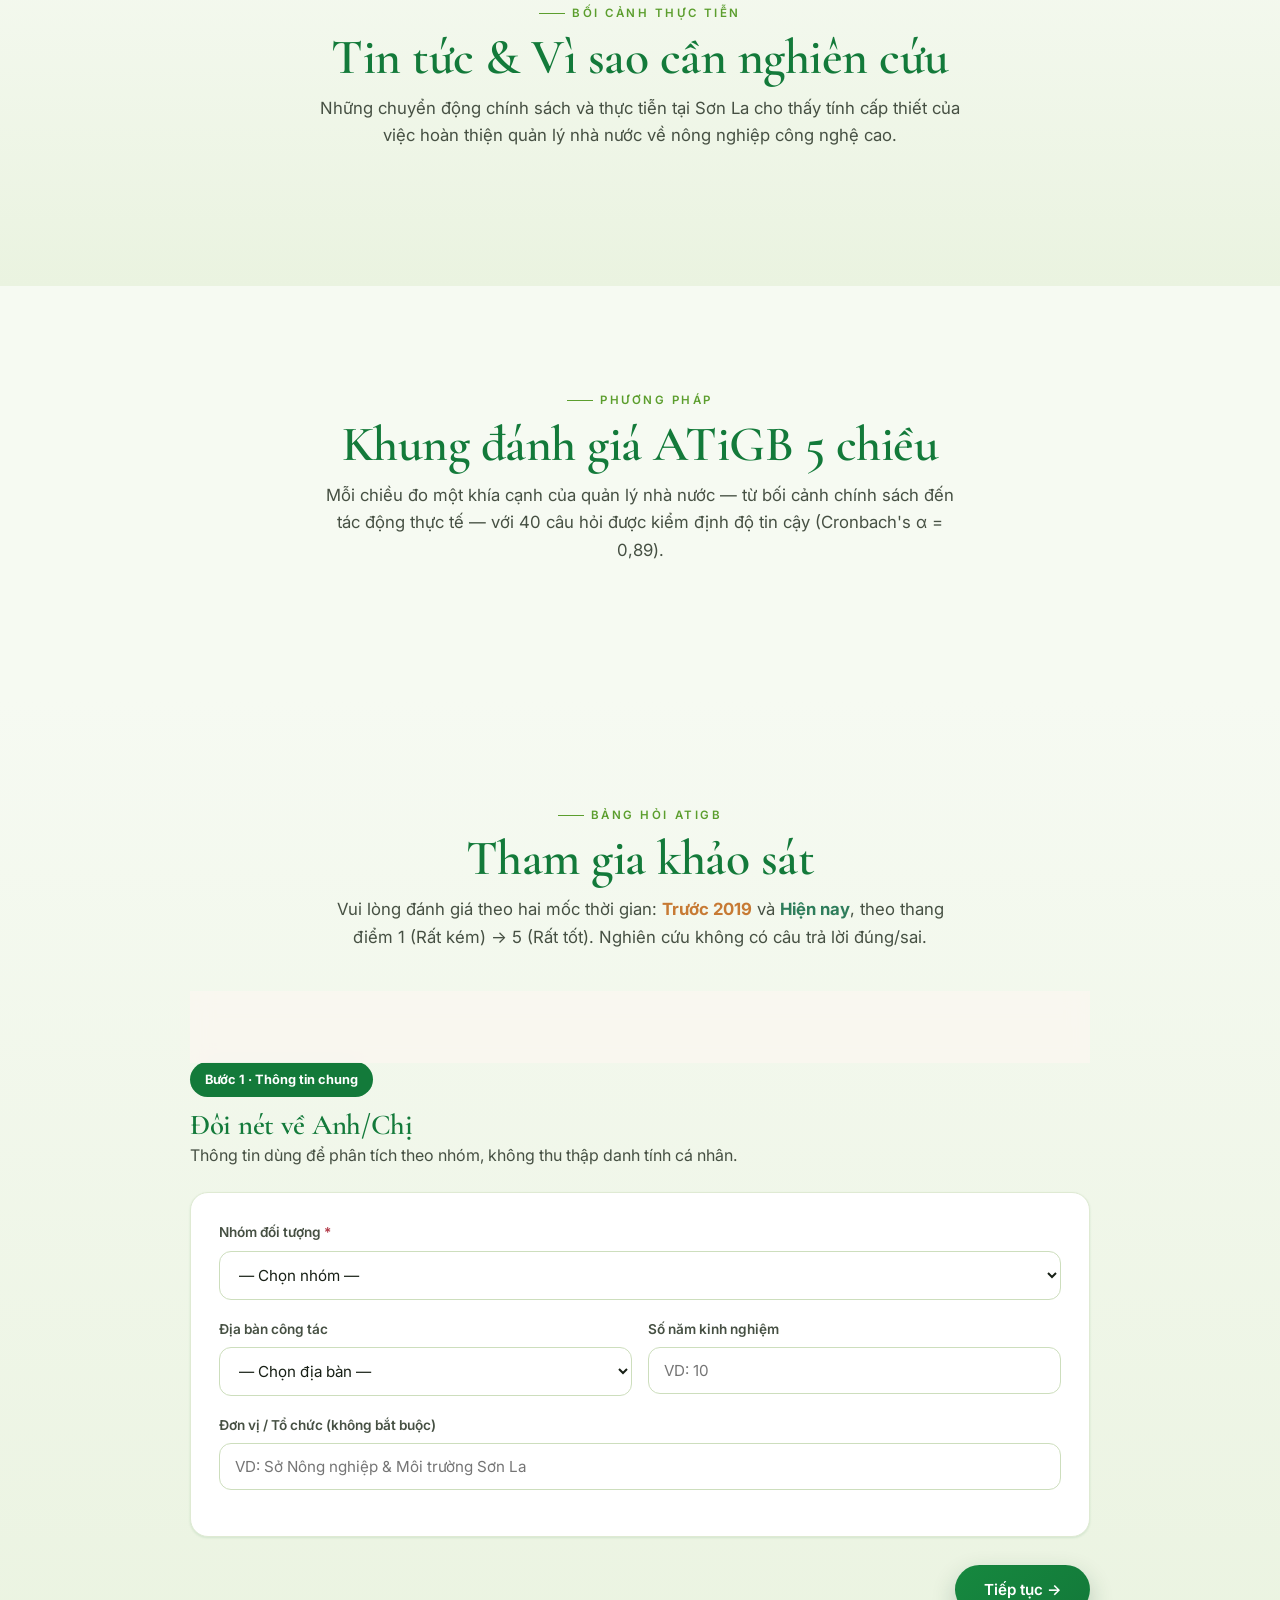
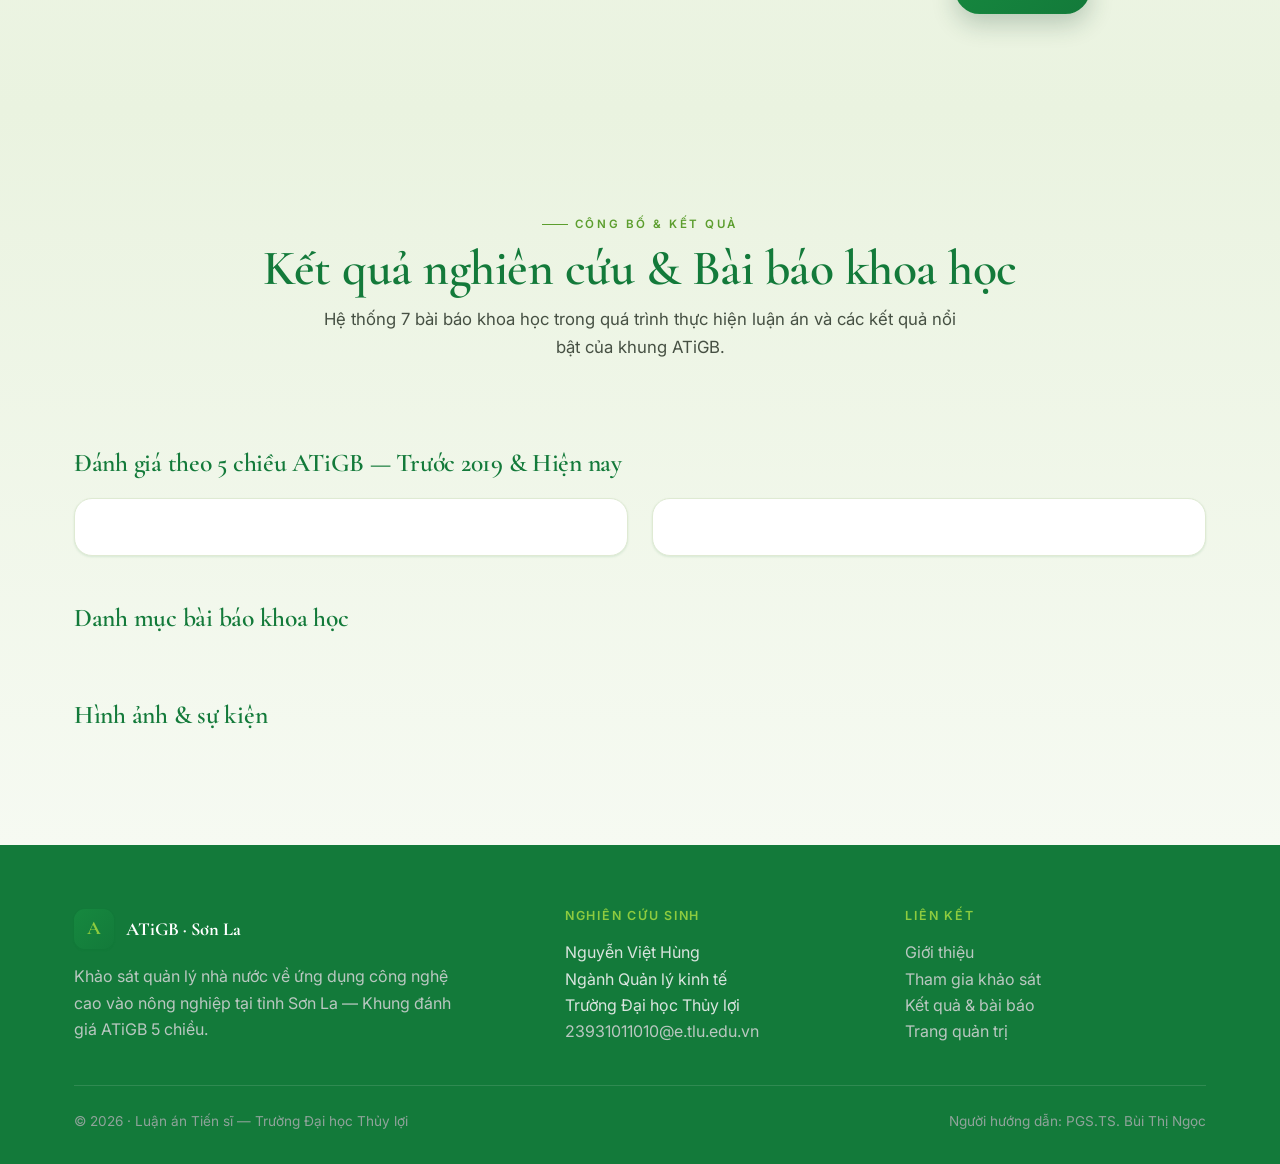
==== commit 31eb1b18: "Cap nhat muc Ket qua: sua KPI theo khao sat n=173, them bieu do radar 5 chieu + cot theo nhom doi tu" ====
--- a/index.html
+++ b/index.html
@@ -8,7 +8,7 @@
 <link rel="preconnect" href="https://fonts.googleapis.com">
 <link rel="preconnect" href="https://fonts.gstatic.com" crossorigin>
 <link href="https://fonts.googleapis.com/css2?family=Cormorant+Garamond:wght@500;600;700&family=Inter:wght@400;500;600;700&display=swap" rel="stylesheet">
-<link rel="stylesheet" href="assets/style.css">
+<link rel="stylesheet" href="assets/style.css?v=20260820">
 <link rel="icon" href="data:image/svg+xml,<svg xmlns='http://www.w3.org/2000/svg' viewBox='0 0 100 100'><rect width='100' height='100' rx='22' fill='%23137A3A'/><text x='50' y='68' font-size='58' text-anchor='middle' fill='%23A6E05A' font-family='Georgia'>A</text></svg>">
 </head>
 <body>
@@ -203,6 +203,13 @@
 
     <div class="grid g-4 mt-3" id="resultKpis"></div>
 
+    <h3 style="font-size:1.6rem;margin:48px 0 20px">Đánh giá theo 5 chiều ATiGB — Trước 2019 &amp; Hiện nay</h3>
+    <div class="grid g-2" style="align-items:start;gap:24px">
+      <div class="card"><div id="chartRadar"></div></div>
+      <div class="card"><div id="chartGroups"></div></div>
+    </div>
+    <p class="section-sub" style="margin-top:14px;font-size:.85rem;color:var(--muted)" id="resultNote"></p>
+
     <h3 style="font-size:1.6rem;margin:48px 0 20px">Danh mục bài báo khoa học</h3>
     <div class="grid" style="gap:16px" id="pubList"></div>
 
@@ -243,7 +250,7 @@
   </div>
 </footer>
 
-<script src="config.js"></script>
-<script type="module" src="assets/app.js"></script>
+<script src="config.js?v=20260820"></script>
+<script type="module" src="assets/app.js?v=20260820"></script>
 </body>
 </html>
--- a/assets/style.css
+++ b/assets/style.css
@@ -196,8 +196,8 @@
   border:1.5px solid var(--line-2);background:var(--cream);font-weight:600;font-size:.95rem;
   color:var(--ink-2);transition:.18s}
 .likert label:hover .dot{border-color:var(--gold)}
-.likert.before input:checked+.dot{background:var(--terra);border-color:var(--terra);color:#fff}
-.likert.now input:checked+.dot{background:var(--blue);border-color:var(--blue);color:#fff}
+.likert.a input:checked+.dot{background:var(--terra);border-color:var(--terra);color:#fff}
+.likert.b input:checked+.dot{background:var(--blue);border-color:var(--blue);color:#fff}
 .scale-hint{display:flex;justify-content:space-between;font-size:.72rem;color:var(--muted);margin-top:6px}
 .survey-nav{display:flex;justify-content:space-between;gap:14px;margin-top:28px}
 .open-q{margin-bottom:20px}
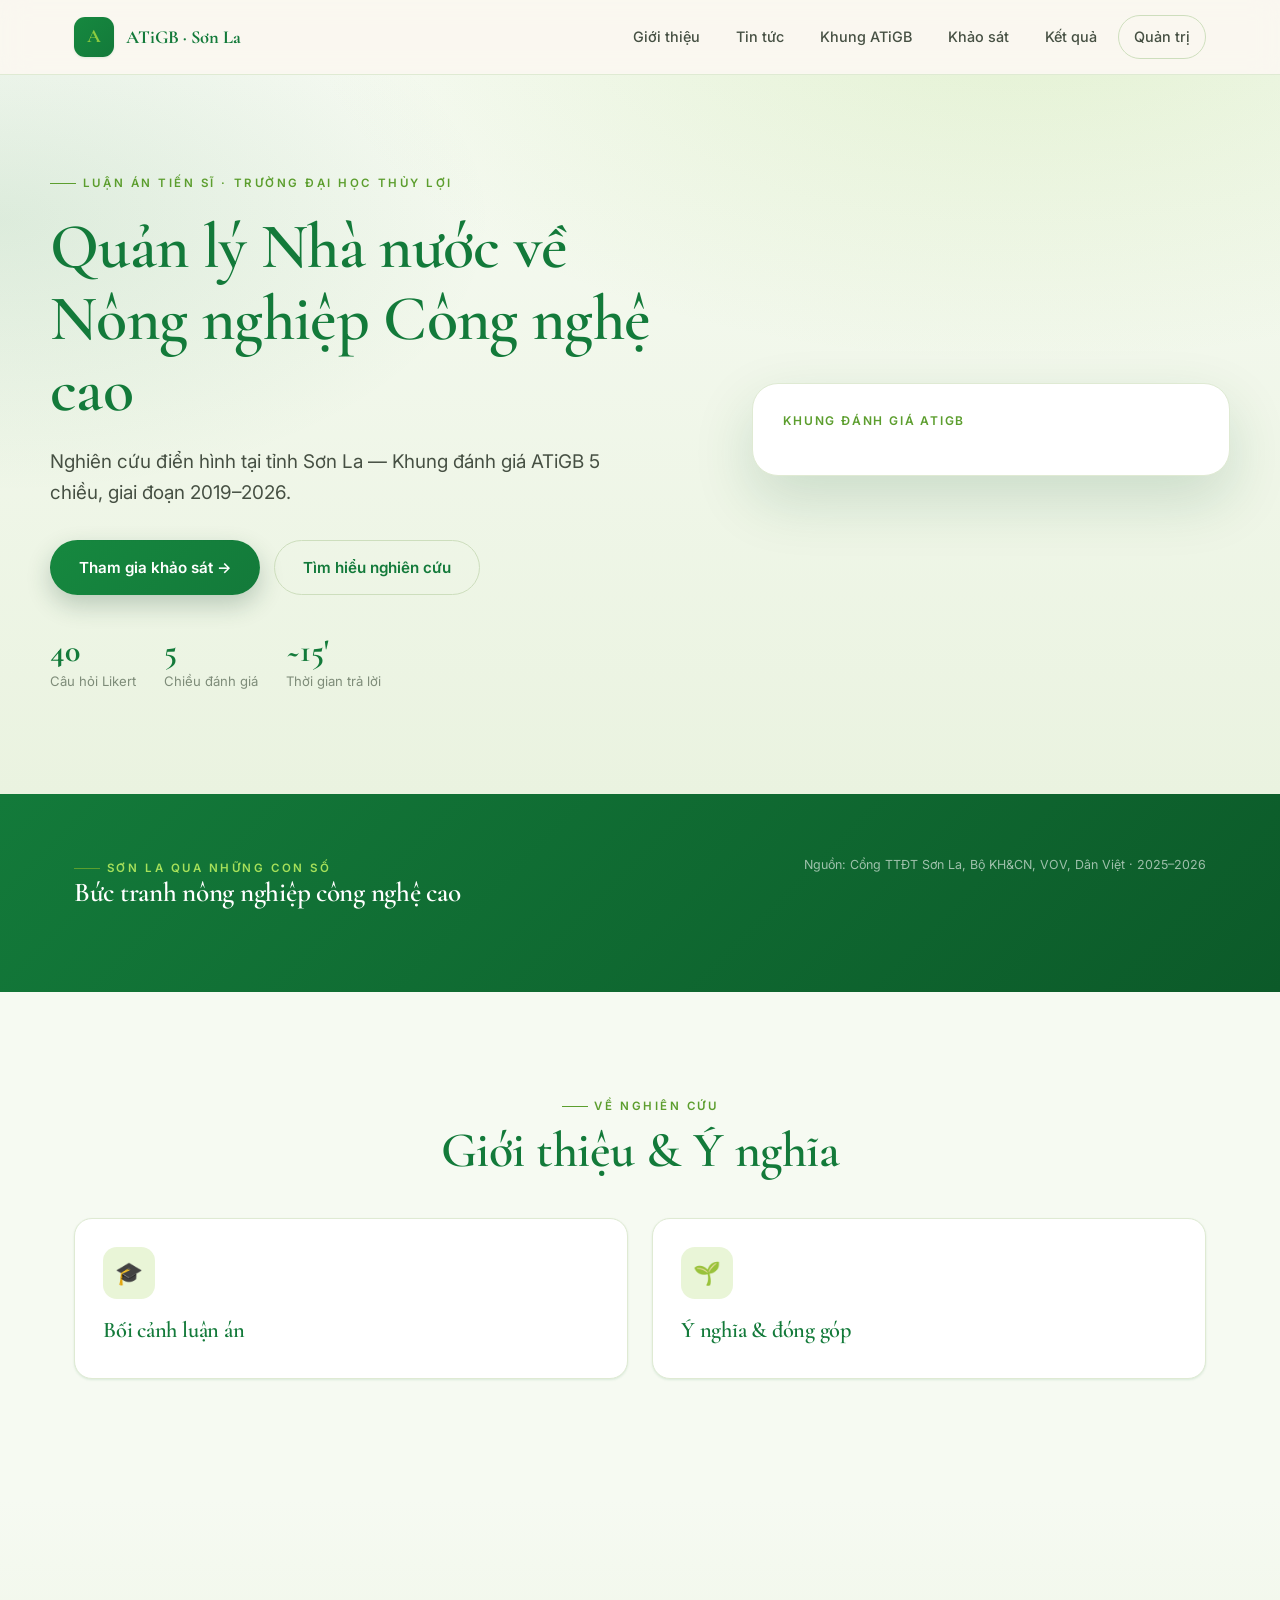
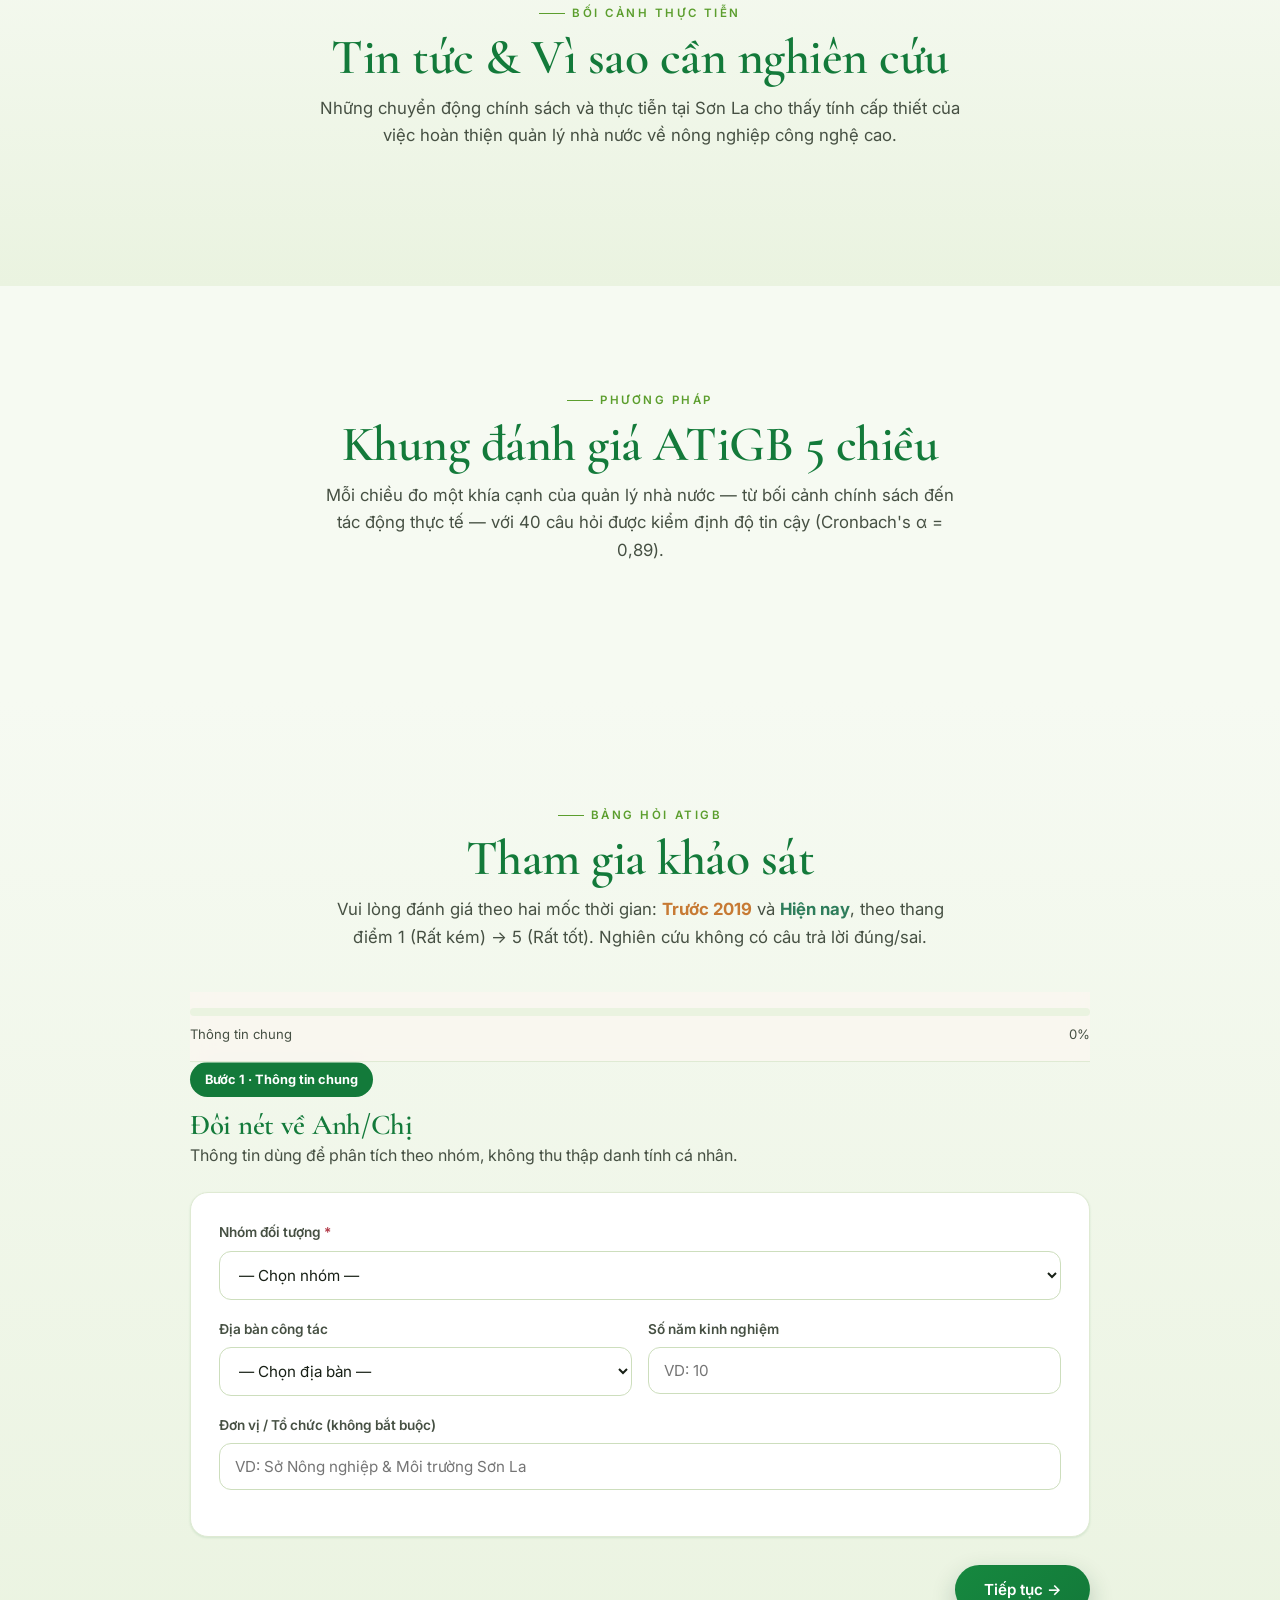
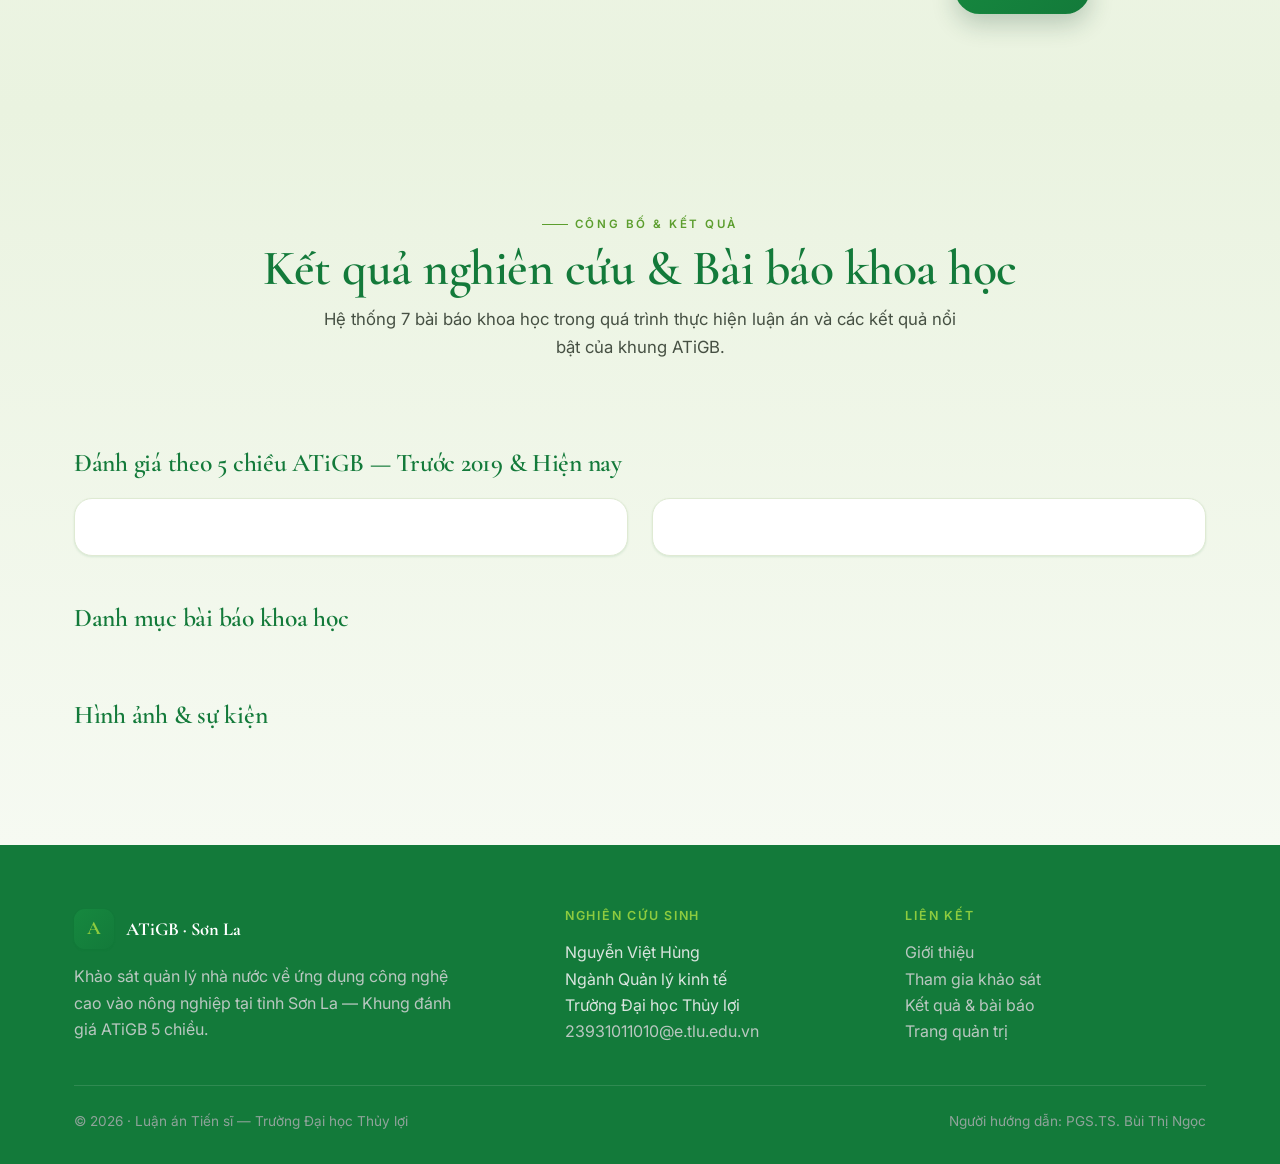
==== commit af3d5f6b: "Chuyen sang bo du lieu minh hoa n=360 + nhan canh bao du lieu mo phong (KPI 3,34/+50,4%)" ====
--- a/index.html
+++ b/index.html
@@ -201,6 +201,8 @@
       <p class="section-sub">Hệ thống 7 bài báo khoa học trong quá trình thực hiện luận án và các kết quả nổi bật của khung ATiGB.</p>
     </div>
 
+    <p id="resultDisclaimer" class="result-disclaimer" style="display:none"></p>
+
     <div class="grid g-4 mt-3" id="resultKpis"></div>
 
     <h3 style="font-size:1.6rem;margin:48px 0 20px">Đánh giá theo 5 chiều ATiGB — Trước 2019 &amp; Hiện nay</h3>
--- a/assets/style.css
+++ b/assets/style.css
@@ -255,3 +255,13 @@
   border-radius:50%;animation:spin .7s linear infinite;display:inline-block}
 @keyframes spin{to{transform:rotate(360deg)}}
 .divider-leaf{text-align:center;color:var(--gold);font-size:1.4rem;margin:8px 0}
+
+/* Chú thích biểu đồ (radar / cột) */
+.chart-svg{display:block;max-width:100%;height:auto}
+.chart-legend{display:flex;flex-wrap:wrap;gap:18px;justify-content:center;margin-top:12px;font-size:.9rem;color:var(--ink-2)}
+.chart-legend .lg{display:inline-flex;align-items:center;gap:7px}
+.chart-legend .lg i{width:14px;height:14px;border-radius:4px;display:inline-block;flex:none}
+
+/* Nhãn cảnh báo số liệu minh họa */
+.result-disclaimer{margin:8px auto 0;max-width:820px;text-align:center;font-size:.9rem;line-height:1.5;
+  color:#7A4B00;background:#FFF4DC;border:1px solid #F0C674;border-radius:10px;padding:12px 16px}
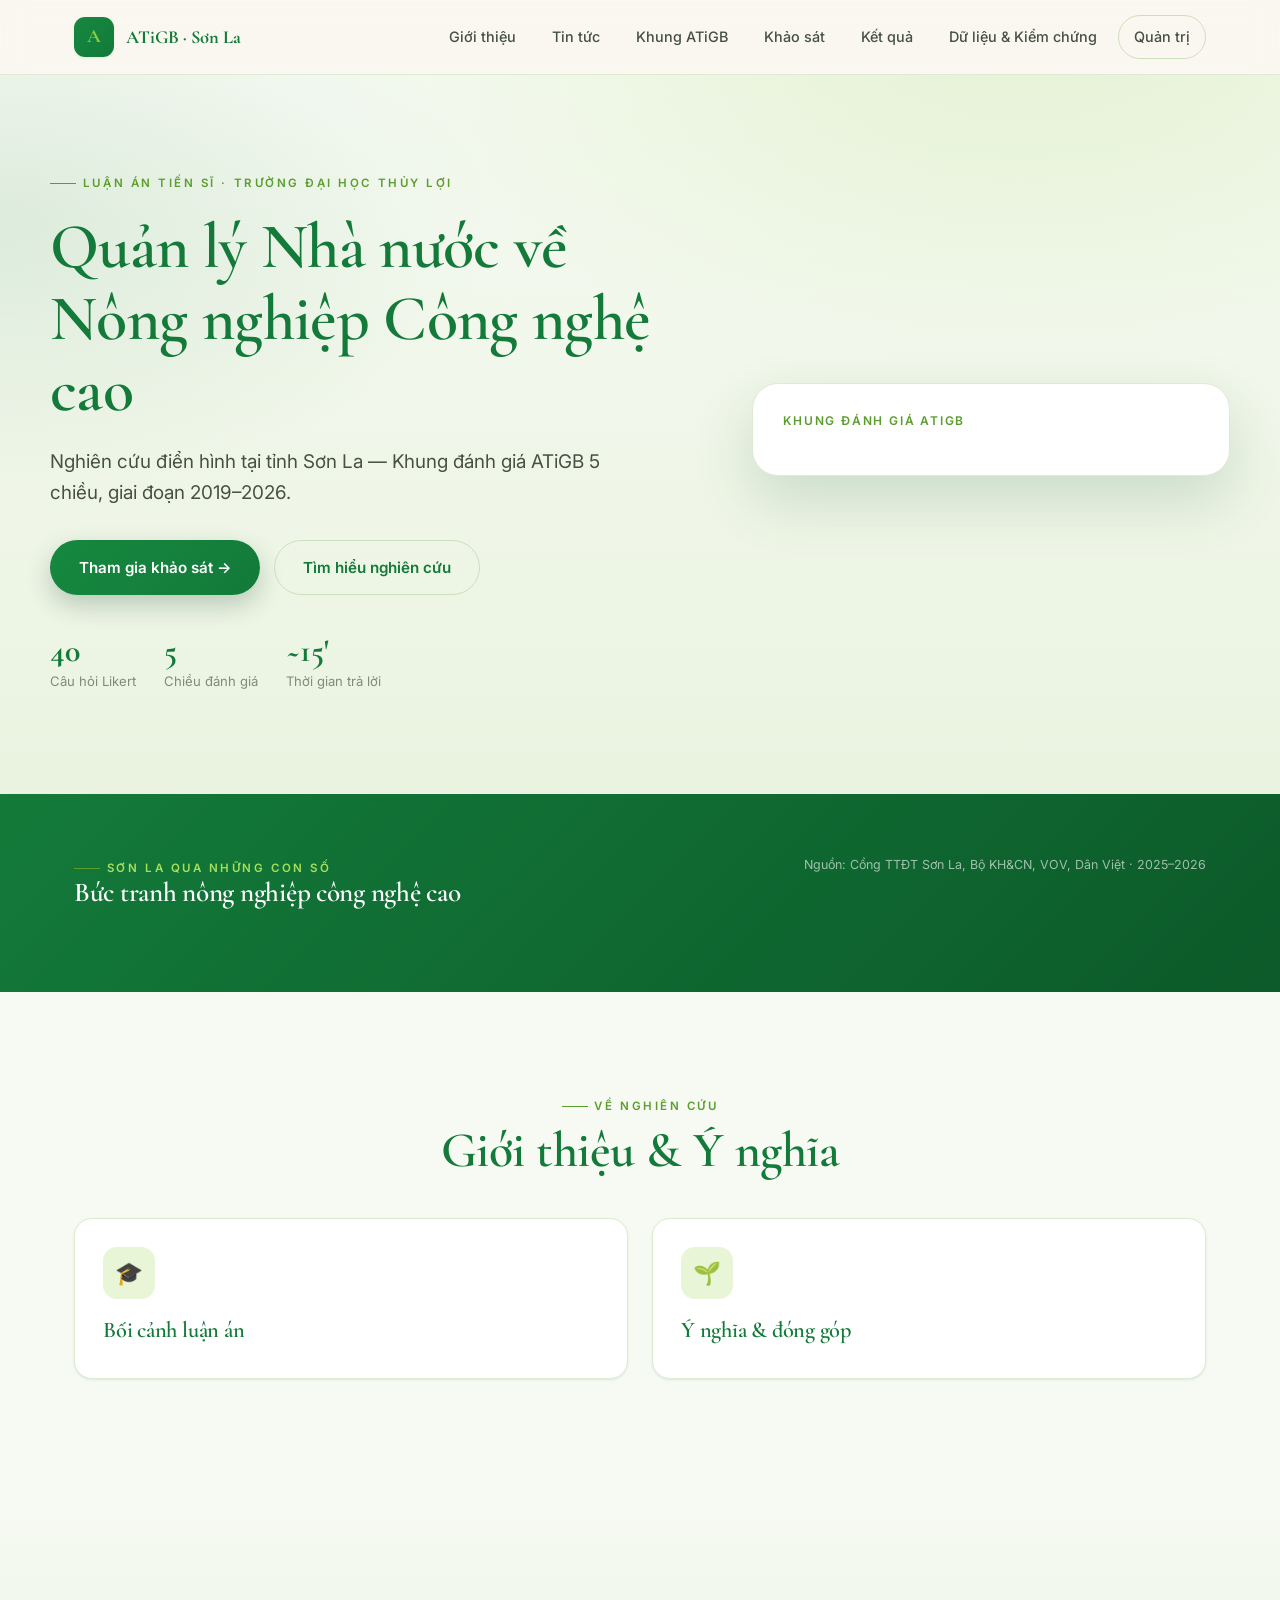
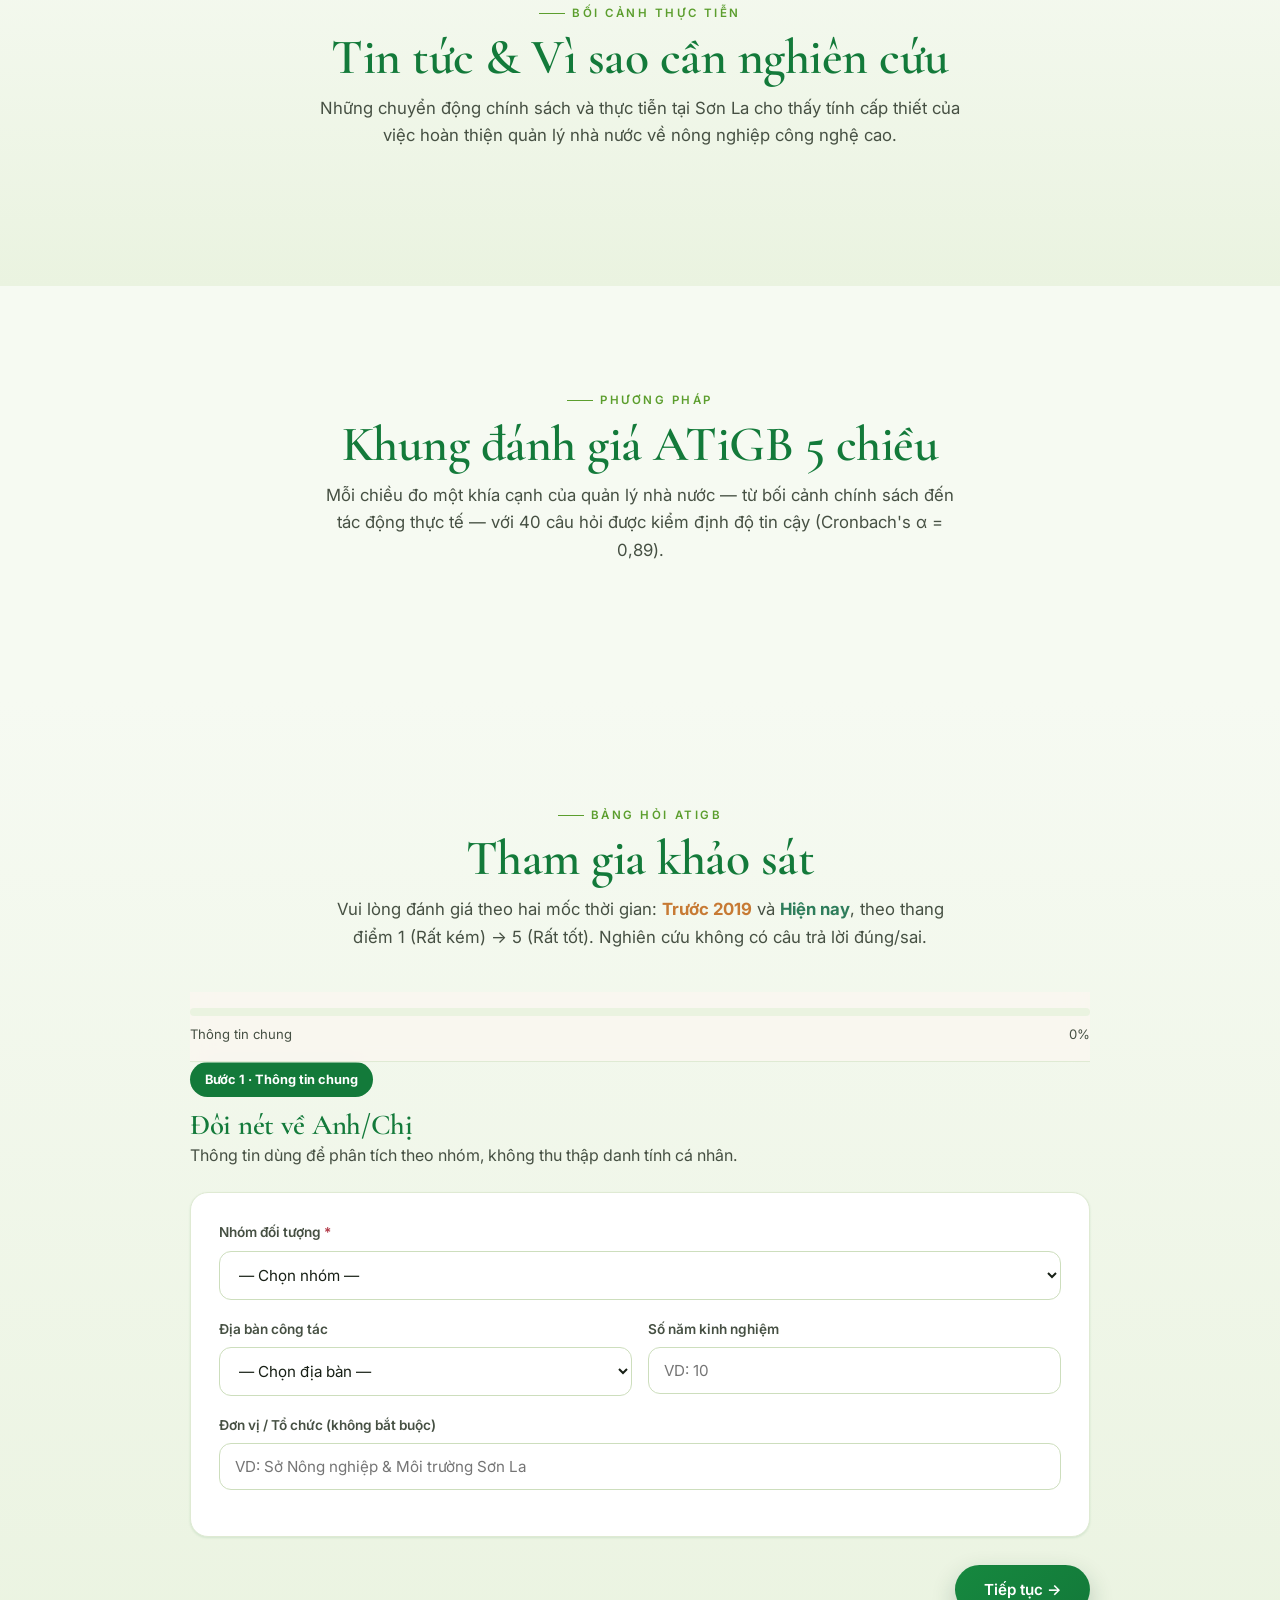
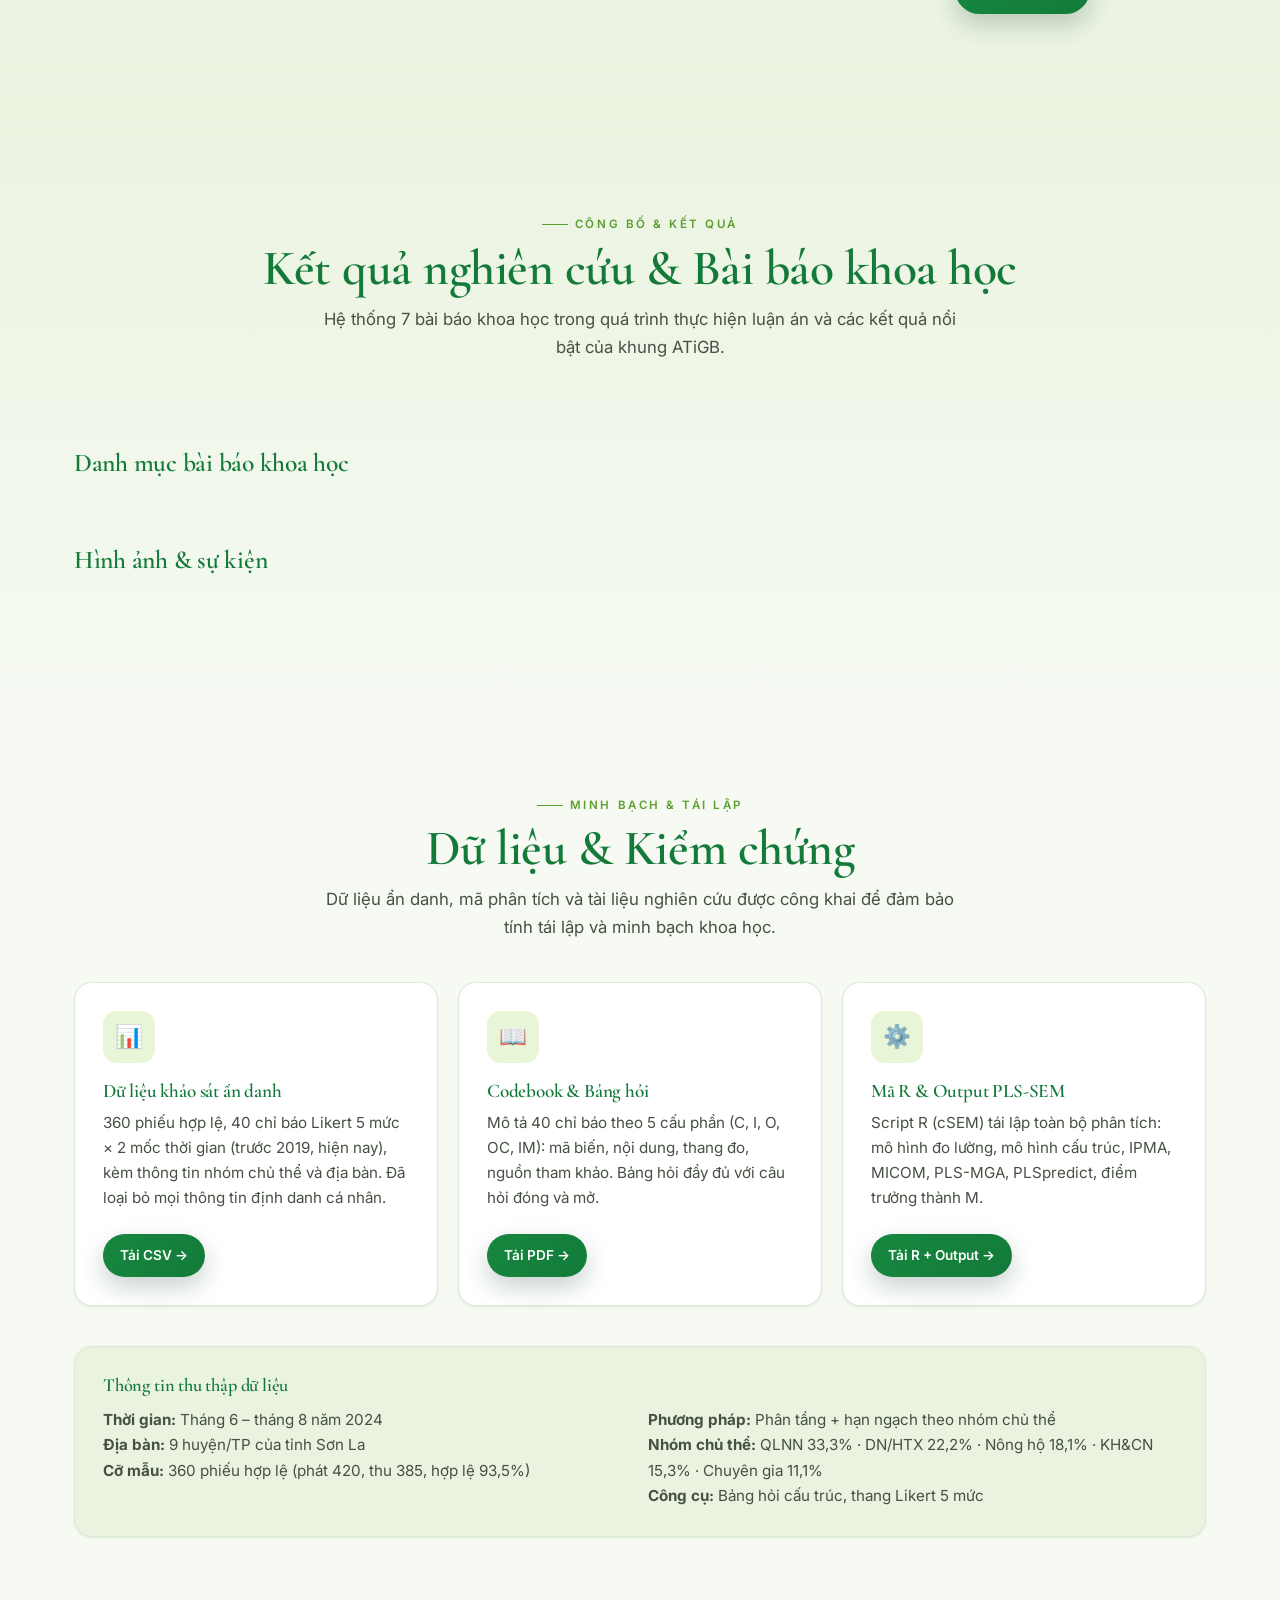
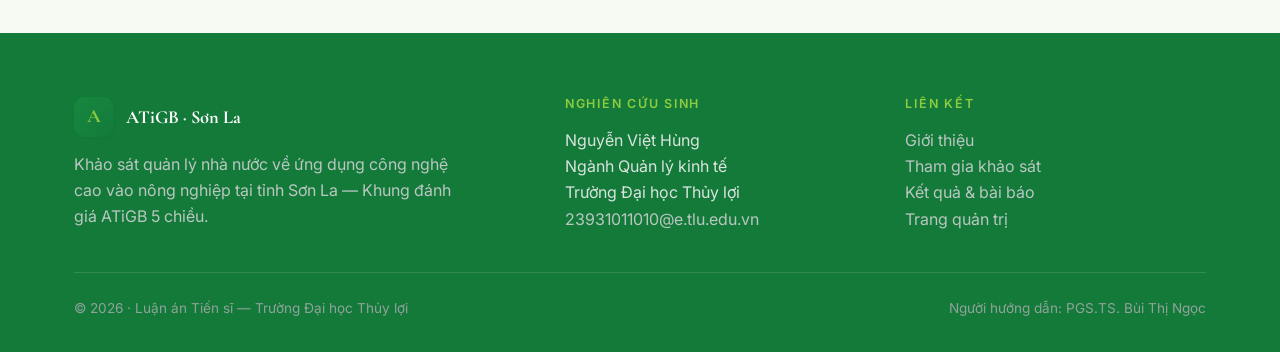
==== commit 1341660e: "Add Dữ liệu & Kiểm chứng section; update KPIs to match paper (n=360, M=3.34)" ====
--- a/index.html
+++ b/index.html
@@ -8,7 +8,7 @@
 <link rel="preconnect" href="https://fonts.googleapis.com">
 <link rel="preconnect" href="https://fonts.gstatic.com" crossorigin>
 <link href="https://fonts.googleapis.com/css2?family=Cormorant+Garamond:wght@500;600;700&family=Inter:wght@400;500;600;700&display=swap" rel="stylesheet">
-<link rel="stylesheet" href="assets/style.css?v=20260820">
+<link rel="stylesheet" href="assets/style.css?v=20260710c">
 <link rel="icon" href="data:image/svg+xml,<svg xmlns='http://www.w3.org/2000/svg' viewBox='0 0 100 100'><rect width='100' height='100' rx='22' fill='%23137A3A'/><text x='50' y='68' font-size='58' text-anchor='middle' fill='%23A6E05A' font-family='Georgia'>A</text></svg>">
 </head>
 <body>
@@ -27,6 +27,7 @@
       <a href="#khung">Khung ATiGB</a>
       <a href="#khaosat">Khảo sát</a>
       <a href="#ketqua">Kết quả</a>
+      <a href="#kiemchung">Dữ liệu &amp; Kiểm chứng</a>
       <a href="admin.html" class="btn btn-ghost btn-sm">Quản trị</a>
     </div>
   </div>
@@ -201,22 +202,61 @@
       <p class="section-sub">Hệ thống 7 bài báo khoa học trong quá trình thực hiện luận án và các kết quả nổi bật của khung ATiGB.</p>
     </div>
 
-    <p id="resultDisclaimer" class="result-disclaimer" style="display:none"></p>
-
     <div class="grid g-4 mt-3" id="resultKpis"></div>
-
-    <h3 style="font-size:1.6rem;margin:48px 0 20px">Đánh giá theo 5 chiều ATiGB — Trước 2019 &amp; Hiện nay</h3>
-    <div class="grid g-2" style="align-items:start;gap:24px">
-      <div class="card"><div id="chartRadar"></div></div>
-      <div class="card"><div id="chartGroups"></div></div>
-    </div>
-    <p class="section-sub" style="margin-top:14px;font-size:.85rem;color:var(--muted)" id="resultNote"></p>
 
     <h3 style="font-size:1.6rem;margin:48px 0 20px">Danh mục bài báo khoa học</h3>
     <div class="grid" style="gap:16px" id="pubList"></div>
 
     <h3 style="font-size:1.6rem;margin:48px 0 20px">Hình ảnh &amp; sự kiện</h3>
     <div class="gallery" id="eventGallery"></div>
+  </div>
+</section>
+
+<!-- DỮ LIỆU & KIỂM CHỨNG -->
+<section class="section" id="kiemchung">
+  <div class="container">
+    <div class="center">
+      <span class="eyebrow">Minh bạch &amp; Tái lập</span>
+      <h2 class="section-title">Dữ liệu &amp; Kiểm chứng</h2>
+      <p class="section-sub">Dữ liệu ẩn danh, mã phân tích và tài liệu nghiên cứu được công khai để đảm bảo tính tái lập và minh bạch khoa học.</p>
+    </div>
+
+    <div class="grid g-3 mt-3" style="gap:20px">
+      <div class="card" style="padding:28px">
+        <div class="icon">📊</div>
+        <h3 style="font-size:1.2rem">Dữ liệu khảo sát ẩn danh</h3>
+        <p style="color:var(--ink-2);font-size:.95rem">360 phiếu hợp lệ, 40 chỉ báo Likert 5 mức × 2 mốc thời gian (trước 2019, hiện nay), kèm thông tin nhóm chủ thể và địa bàn. Đã loại bỏ mọi thông tin định danh cá nhân.</p>
+        <a href="#" id="dlData" class="btn btn-primary btn-sm mt-2" download>Tải CSV →</a>
+      </div>
+      <div class="card" style="padding:28px">
+        <div class="icon">📖</div>
+        <h3 style="font-size:1.2rem">Codebook &amp; Bảng hỏi</h3>
+        <p style="color:var(--ink-2);font-size:.95rem">Mô tả 40 chỉ báo theo 5 cấu phần (C, I, O, OC, IM): mã biến, nội dung, thang đo, nguồn tham khảo. Bảng hỏi đầy đủ với câu hỏi đóng và mở.</p>
+        <a href="#" id="dlCodebook" class="btn btn-primary btn-sm mt-2" download>Tải PDF →</a>
+      </div>
+      <div class="card" style="padding:28px">
+        <div class="icon">⚙️</div>
+        <h3 style="font-size:1.2rem">Mã R &amp; Output PLS-SEM</h3>
+        <p style="color:var(--ink-2);font-size:.95rem">Script R (cSEM) tái lập toàn bộ phân tích: mô hình đo lường, mô hình cấu trúc, IPMA, MICOM, PLS-MGA, PLSpredict, điểm trưởng thành M.</p>
+        <a href="#" id="dlCode" class="btn btn-primary btn-sm mt-2" download>Tải R + Output →</a>
+      </div>
+    </div>
+
+    <div class="card mt-3" style="padding:28px;background:var(--cream-2)">
+      <h3 style="font-size:1.15rem;margin-bottom:12px">Thông tin thu thập dữ liệu</h3>
+      <div class="grid g-2" style="gap:16px">
+        <div>
+          <p style="color:var(--ink-2);font-size:.95rem"><b>Thời gian:</b> Tháng 6 – tháng 8 năm 2024</p>
+          <p style="color:var(--ink-2);font-size:.95rem"><b>Địa bàn:</b> 9 huyện/TP của tỉnh Sơn La</p>
+          <p style="color:var(--ink-2);font-size:.95rem"><b>Cỡ mẫu:</b> 360 phiếu hợp lệ (phát 420, thu 385, hợp lệ 93,5%)</p>
+        </div>
+        <div>
+          <p style="color:var(--ink-2);font-size:.95rem"><b>Phương pháp:</b> Phân tầng + hạn ngạch theo nhóm chủ thể</p>
+          <p style="color:var(--ink-2);font-size:.95rem"><b>Nhóm chủ thể:</b> QLNN 33,3% · DN/HTX 22,2% · Nông hộ 18,1% · KH&CN 15,3% · Chuyên gia 11,1%</p>
+          <p style="color:var(--ink-2);font-size:.95rem"><b>Công cụ:</b> Bảng hỏi cấu trúc, thang Likert 5 mức</p>
+        </div>
+      </div>
+    </div>
   </div>
 </section>
 
@@ -252,7 +292,7 @@
   </div>
 </footer>
 
-<script src="config.js?v=20260820"></script>
-<script type="module" src="assets/app.js?v=20260820"></script>
+<script src="config.js?v=20260710c"></script>
+<script type="module" src="assets/app.js?v=20260710c"></script>
 </body>
 </html>
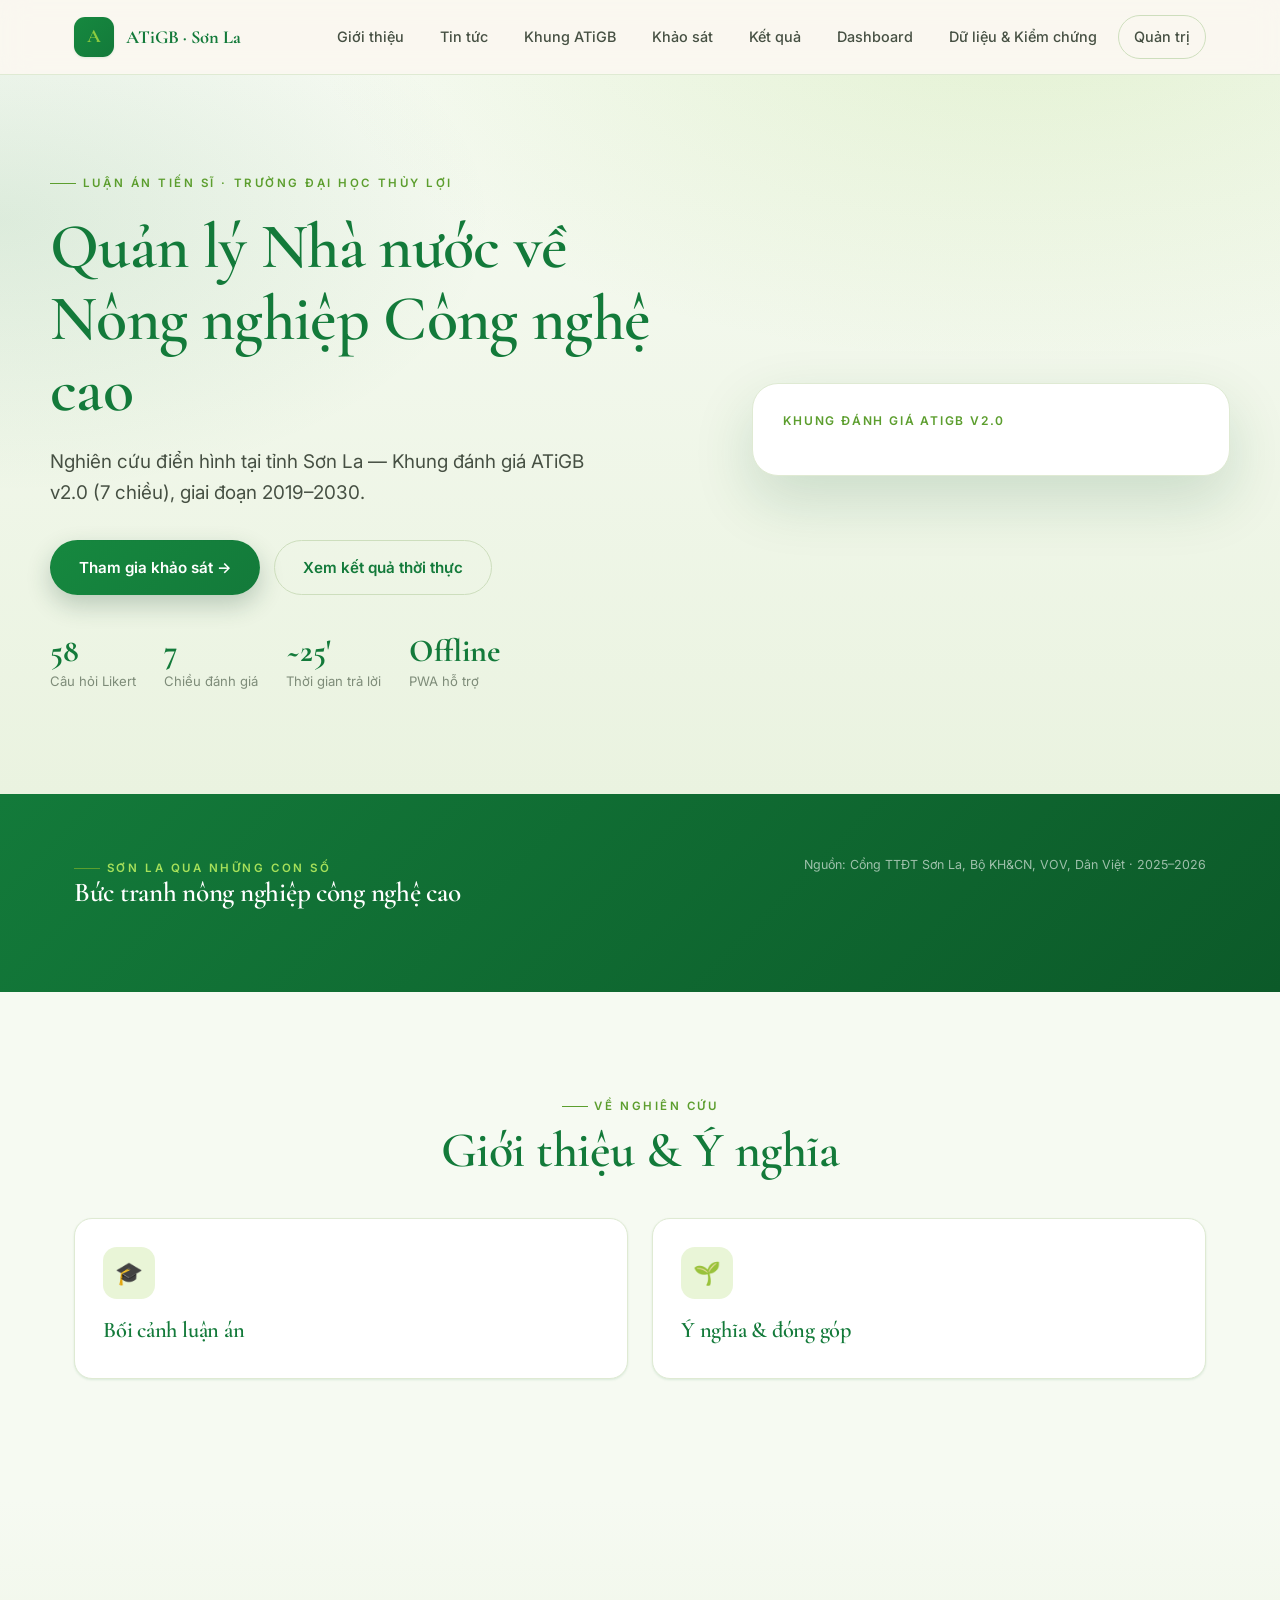
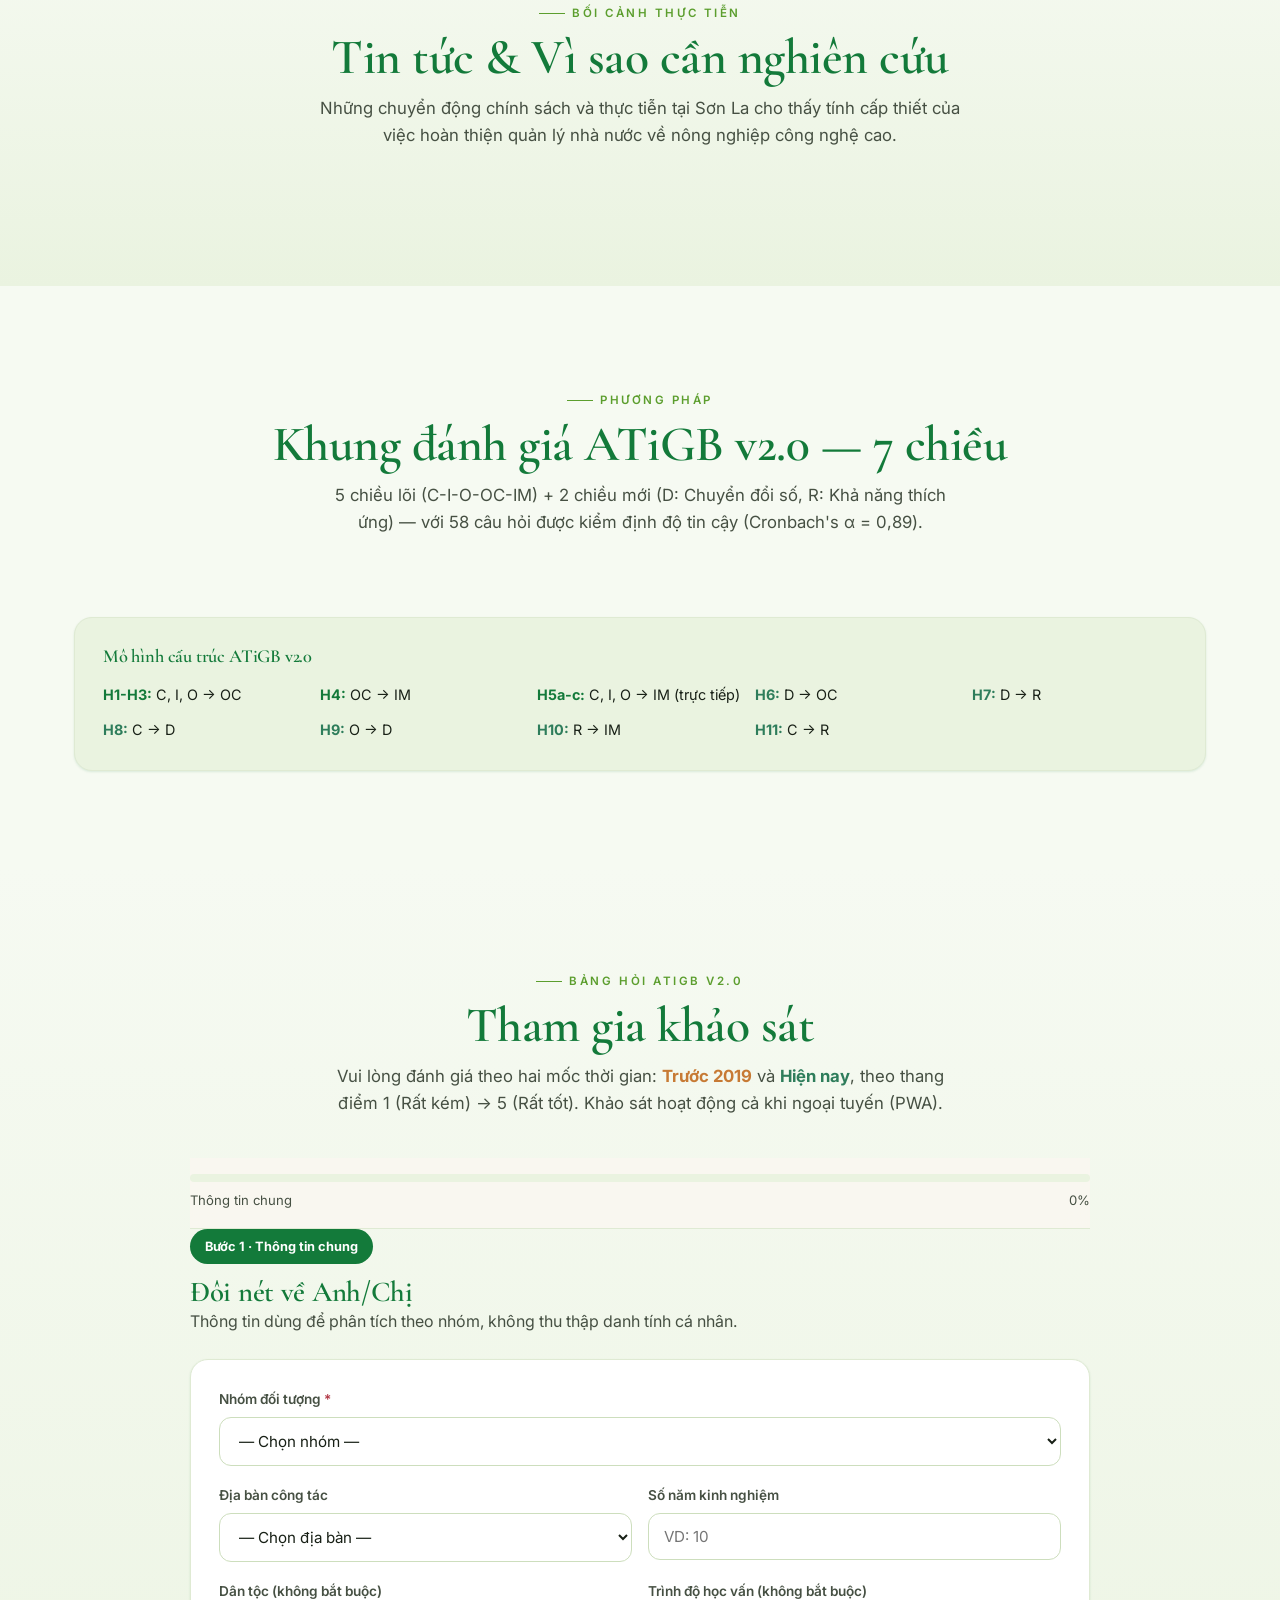
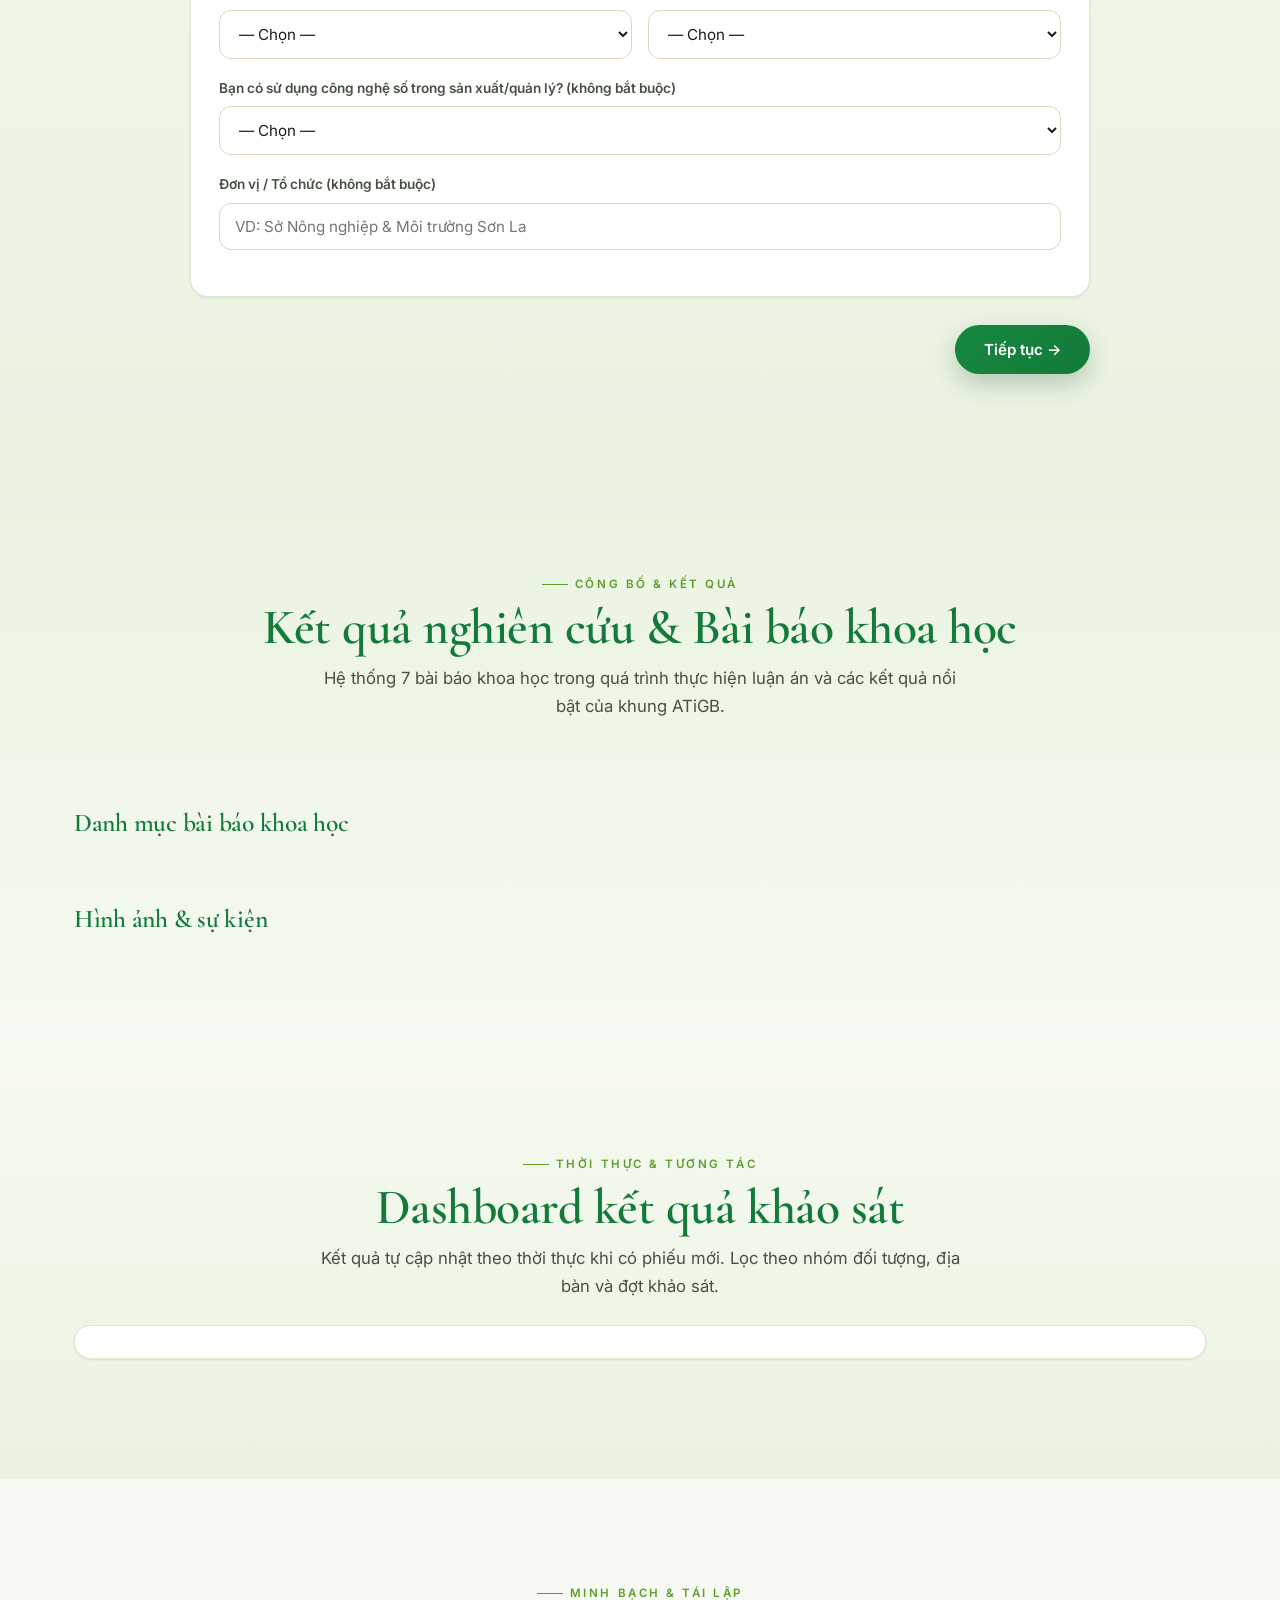
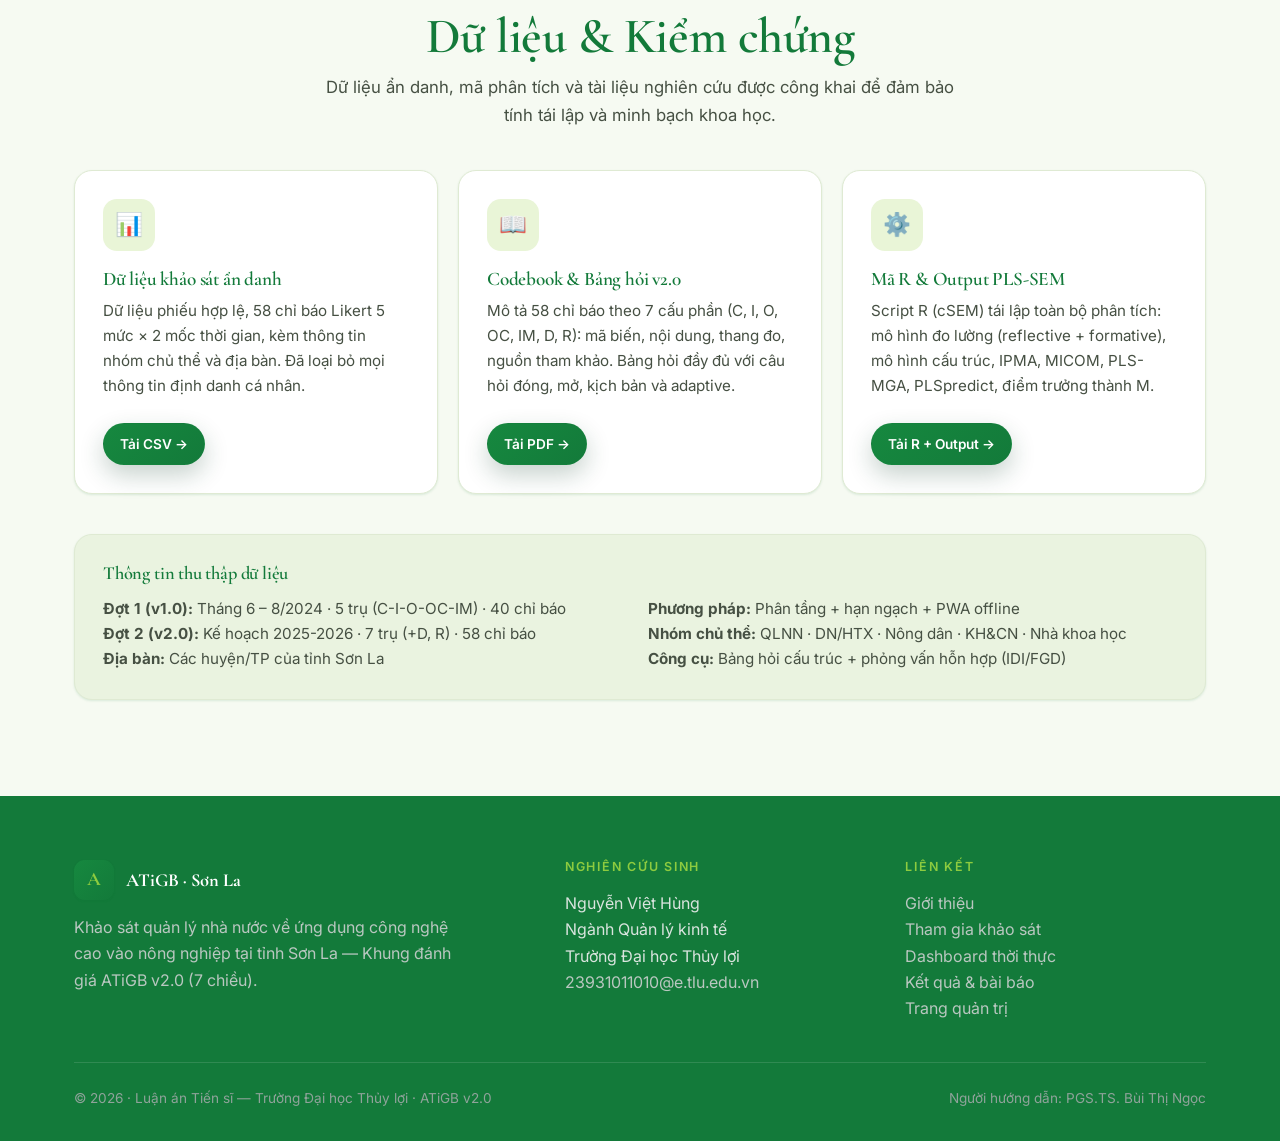
==== commit 687b8878: "ATiGB v2.0: PWA support, 7-construct framework, real-time dashboard, adaptive survey - Add PWA: mani" ====
--- a/index.html
+++ b/index.html
@@ -3,296 +3,387 @@
 <head>
 <meta charset="UTF-8">
 <meta name="viewport" content="width=device-width, initial-scale=1">
-<title>Khảo sát QLNN về Nông nghiệp Công nghệ cao — Sơn La | ATiGB</title>
-<meta name="description" content="Khảo sát quản lý nhà nước về ứng dụng công nghệ cao vào nông nghiệp tại tỉnh Sơn La — Khung đánh giá ATiGB 5 chiều. Luận án tiến sĩ, Trường Đại học Thủy lợi.">
+<title>Khảo sát QLNN về Nông nghiệp Công nghệ cao — Sơn La | ATiGB v2.0</title>
+<meta name="description" content="Khảo sát quản lý nhà nước về ứng dụng công nghệ cao vào nông nghiệp tại tỉnh Sơn La — Khung đánh giá ATiGB v2.0 (7 chiều). Luận án tiến sĩ, Trường Đại học Thủy lợi.">
+<meta name="theme-color" content="#137A3A">
+<link rel="manifest" href="/manifest.json">
+<meta name="apple-mobile-web-app-capable" content="yes">
+<meta name="apple-mobile-web-app-status-bar-style" content="default">
+<meta name="apple-mobile-web-app-title" content="ATiGB">
+<link rel="apple-touch-icon" href="/icons/icon-192.png">
 <link rel="preconnect" href="https://fonts.googleapis.com">
 <link rel="preconnect" href="https://fonts.gstatic.com" crossorigin>
 <link href="https://fonts.googleapis.com/css2?family=Cormorant+Garamond:wght@500;600;700&family=Inter:wght@400;500;600;700&display=swap" rel="stylesheet">
-<link rel="stylesheet" href="assets/style.css?v=20260710c">
+<link rel="stylesheet" href="assets/style.css?v=20260909">
+<link rel="stylesheet" href="assets/v2.css?v=20260909">
 <link rel="icon" href="data:image/svg+xml,<svg xmlns='http://www.w3.org/2000/svg' viewBox='0 0 100 100'><rect width='100' height='100' rx='22' fill='%23137A3A'/><text x='50' y='68' font-size='58' text-anchor='middle' fill='%23A6E05A' font-family='Georgia'>A</text></svg>">
 </head>
 <body>
 
+<!-- OFFLINE INDICATOR -->
+<div id="offlineBar" class="offline-bar" style="display:none">
+  <span>📡 Đang ngoại tuyến — khảo sát vẫn hoạt động, dữ liệu sẽ đồng bộ khi có mạng</span>
+</div>
+
 <!-- NAV -->
 <nav class="nav">
-  <div class="container nav-inner">
-    <a class="brand" href="#top">
-      <span class="mark">A</span>
-      <span>ATiGB · Sơn La</span>
-    </a>
-    <button class="nav-toggle" id="navToggle">☰</button>
-    <div class="nav-links" id="navLinks">
-      <a href="#gioithieu">Giới thiệu</a>
-      <a href="#tintuc">Tin tức</a>
-      <a href="#khung">Khung ATiGB</a>
-      <a href="#khaosat">Khảo sát</a>
-      <a href="#ketqua">Kết quả</a>
-      <a href="#kiemchung">Dữ liệu &amp; Kiểm chứng</a>
-      <a href="admin.html" class="btn btn-ghost btn-sm">Quản trị</a>
-    </div>
-  </div>
+ <div class="container nav-inner">
+ <a class="brand" href="#top">
+ <span class="mark">A</span>
+ <span>ATiGB · Sơn La</span>
+ </a>
+ <button class="nav-toggle" id="navToggle">☰</button>
+ <div class="nav-links" id="navLinks">
+ <a href="#gioithieu">Giới thiệu</a>
+ <a href="#tintuc">Tin tức</a>
+ <a href="#khung">Khung ATiGB</a>
+ <a href="#khaosat">Khảo sát</a>
+ <a href="#ketqua">Kết quả</a>
+ <a href="#dashboard">Dashboard</a>
+ <a href="#kiemchung">Dữ liệu & Kiểm chứng</a>
+ <a href="admin.html" class="btn btn-ghost btn-sm">Quản trị</a>
+ </div>
+ </div>
 </nav>
 
 <!-- HERO -->
 <header class="hero" id="top">
-  <div class="container hero-inner">
-    <div>
-      <span class="eyebrow" id="heroBadge">Luận án Tiến sĩ · Trường Đại học Thủy lợi</span>
-      <h1 id="heroTitle">Quản lý Nhà nước về Nông nghiệp Công nghệ cao</h1>
-      <p class="lead" id="heroSub">Nghiên cứu điển hình tại tỉnh Sơn La — Khung đánh giá ATiGB 5 chiều, giai đoạn 2019–2026.</p>
-      <div class="hero-cta">
-        <a href="#khaosat" class="btn btn-primary">Tham gia khảo sát →</a>
-        <a href="#gioithieu" class="btn btn-ghost">Tìm hiểu nghiên cứu</a>
-      </div>
-      <div class="hero-badges">
-        <div class="hero-badge"><b>40</b><span>Câu hỏi Likert</span></div>
-        <div class="hero-badge"><b>5</b><span>Chiều đánh giá</span></div>
-        <div class="hero-badge"><b>~15'</b><span>Thời gian trả lời</span></div>
-      </div>
-    </div>
-    <div class="hero-art">
-      <div class="hero-card">
-        <h4>Khung đánh giá ATiGB</h4>
-        <div id="heroDims" class="dims" style="flex-direction:column;gap:12px"></div>
-      </div>
-    </div>
-  </div>
+ <div class="container hero-inner">
+ <div>
+ <span class="eyebrow" id="heroBadge">Luận án Tiến sĩ · Trường Đại học Thủy lợi</span>
+ <h1 id="heroTitle">Quản lý Nhà nước về Nông nghiệp Công nghệ cao</h1>
+ <p class="lead" id="heroSub">Nghiên cứu điển hình tại tỉnh Sơn La — Khung đánh giá ATiGB v2.0 (7 chiều), giai đoạn 2019–2030.</p>
+ <div class="hero-cta">
+ <a href="#khaosat" class="btn btn-primary">Tham gia khảo sát →</a>
+ <a href="#dashboard" class="btn btn-ghost">Xem kết quả thời thực</a>
+ </div>
+ <div class="hero-badges">
+ <div class="hero-badge"><b id="heroQCount">58</b><span>Câu hỏi Likert</span></div>
+ <div class="hero-badge"><b>7</b><span>Chiều đánh giá</span></div>
+ <div class="hero-badge"><b>~25'</b><span>Thời gian trả lời</span></div>
+ <div class="hero-badge"><b>Offline</b><span>PWA hỗ trợ</span></div>
+ </div>
+ </div>
+ <div class="hero-art">
+ <div class="hero-card">
+ <h4>Khung đánh giá ATiGB v2.0</h4>
+ <div id="heroDims" class="dims" style="flex-direction:column;gap:10px"></div>
+ </div>
+ </div>
+ </div>
 </header>
 
 <!-- DẢI SỐ LIỆU THẬT -->
 <section class="statband">
-  <div class="container">
-    <div class="stat-head">
-      <div><span class="eyebrow" style="color:var(--lime-bright)">Sơn La qua những con số</span>
-        <h3>Bức tranh nông nghiệp công nghệ cao</h3></div>
-      <span class="src">Nguồn: Cổng TTĐT Sơn La, Bộ KH&amp;CN, VOV, Dân Việt · 2025–2026</span>
-    </div>
-    <div class="stat-grid" id="statGrid"></div>
-  </div>
+ <div class="container">
+ <div class="stat-head">
+ <div><span class="eyebrow" style="color:var(--lime-bright)">Sơn La qua những con số</span>
+ <h3>Bức tranh nông nghiệp công nghệ cao</h3></div>
+ <span class="src">Nguồn: Cổng TTĐT Sơn La, Bộ KH&CN, VOV, Dân Việt · 2025–2026</span>
+ </div>
+ <div class="stat-grid" id="statGrid"></div>
+ </div>
 </section>
 
 <!-- GIỚI THIỆU -->
 <section class="section" id="gioithieu">
-  <div class="container">
-    <div class="center">
-      <span class="eyebrow">Về nghiên cứu</span>
-      <h2 class="section-title" id="introHeading">Giới thiệu &amp; Ý nghĩa</h2>
-    </div>
-    <div class="grid g-2 mt-3" style="align-items:start">
-      <div class="card">
-        <div class="icon">🎓</div>
-        <h3>Bối cảnh luận án</h3>
-        <p id="introBody" style="color:var(--ink-2)"></p>
-      </div>
-      <div class="card">
-        <div class="icon">🌱</div>
-        <h3>Ý nghĩa &amp; đóng góp</h3>
-        <p id="introMeaning" style="color:var(--ink-2)"></p>
-      </div>
-    </div>
-    <div class="grid g-4 mt-2" id="whyCards"></div>
-  </div>
+ <div class="container">
+ <div class="center">
+ <span class="eyebrow">Về nghiên cứu</span>
+ <h2 class="section-title" id="introHeading">Giới thiệu & Ý nghĩa</h2>
+ </div>
+ <div class="grid g-2 mt-3" style="align-items:start">
+ <div class="card">
+ <div class="icon">🎓</div>
+ <h3>Bối cảnh luận án</h3>
+ <p id="introBody" style="color:var(--ink-2)"></p>
+ </div>
+ <div class="card">
+ <div class="icon">🌱</div>
+ <h3>Ý nghĩa & đóng góp</h3>
+ <p id="introMeaning" style="color:var(--ink-2)"></p>
+ </div>
+ </div>
+ <div class="grid g-4 mt-2" id="whyCards"></div>
+ </div>
 </section>
 
 <!-- TIN TỨC -->
 <section class="section" id="tintuc" style="background:linear-gradient(180deg,var(--cream),var(--cream-2))">
-  <div class="container">
-    <div class="center">
-      <span class="eyebrow">Bối cảnh thực tiễn</span>
-      <h2 class="section-title">Tin tức &amp; Vì sao cần nghiên cứu</h2>
-      <p class="section-sub">Những chuyển động chính sách và thực tiễn tại Sơn La cho thấy tính cấp thiết của việc hoàn thiện quản lý nhà nước về nông nghiệp công nghệ cao.</p>
-    </div>
-    <div class="news-grid mt-3" id="newsGrid"></div>
-  </div>
-</section>
-
-<!-- KHUNG ATiGB -->
+ <div class="container">
+ <div class="center">
+ <span class="eyebrow">Bối cảnh thực tiễn</span>
+ <h2 class="section-title">Tin tức & Vì sao cần nghiên cứu</h2>
+ <p class="section-sub">Những chuyển động chính sách và thực tiễn tại Sơn La cho thấy tính cấp thiết của việc hoàn thiện quản lý nhà nước về nông nghiệp công nghệ cao.</p>
+ </div>
+ <div class="news-grid mt-3" id="newsGrid"></div>
+ </div>
+</section>
+
+<!-- KHUNG ATiGB v2.0 -->
 <section class="section" id="khung">
-  <div class="container">
-    <div class="center">
-      <span class="eyebrow">Phương pháp</span>
-      <h2 class="section-title">Khung đánh giá ATiGB 5 chiều</h2>
-      <p class="section-sub">Mỗi chiều đo một khía cạnh của quản lý nhà nước — từ bối cảnh chính sách đến tác động thực tế — với 40 câu hỏi được kiểm định độ tin cậy (Cronbach's α = 0,89).</p>
-    </div>
-    <div class="atigb-grid mt-3" id="atigbGrid"></div>
-  </div>
+ <div class="container">
+ <div class="center">
+ <span class="eyebrow">Phương pháp</span>
+ <h2 class="section-title">Khung đánh giá ATiGB v2.0 — 7 chiều</h2>
+ <p class="section-sub">5 chiều lõi (C-I-O-OC-IM) + 2 chiều mới (D: Chuyển đổi số, R: Khả năng thích ứng) — với 58 câu hỏi được kiểm định độ tin cậy (Cronbach's α = 0,89).</p>
+ </div>
+ <div class="atigb-grid mt-3" id="atigbGrid"></div>
+
+ <div class="card mt-3" style="padding:28px;background:var(--cream-2)">
+ <h3 style="font-size:1.15rem;margin-bottom:16px">Mô hình cấu trúc ATiGB v2.0</h3>
+ <div style="display:grid;grid-template-columns:repeat(auto-fit,minmax(200px,1fr));gap:12px;font-size:.9rem">
+ <div><b style="color:var(--forest)">H1-H3:</b> C, I, O → OC</div>
+ <div><b style="color:var(--forest)">H4:</b> OC → IM</div>
+ <div><b style="color:var(--forest)">H5a-c:</b> C, I, O → IM (trực tiếp)</div>
+ <div><b style="color:var(--blue)">H6:</b> D → OC</div>
+ <div><b style="color:var(--blue)">H7:</b> D → R</div>
+ <div><b style="color:var(--blue)">H8:</b> C → D</div>
+ <div><b style="color:var(--blue)">H9:</b> O → D</div>
+ <div><b style="color:var(--blue)">H10:</b> R → IM</div>
+ <div><b style="color:var(--blue)">H11:</b> C → R</div>
+ </div>
+ </div>
+ </div>
 </section>
 
 <!-- KHẢO SÁT -->
 <section class="section" id="khaosat" style="background:linear-gradient(180deg,var(--cream),var(--cream-2))">
-  <div class="container">
-    <div class="center">
-      <span class="eyebrow">Bảng hỏi ATiGB</span>
-      <h2 class="section-title">Tham gia khảo sát</h2>
-      <p class="section-sub">Vui lòng đánh giá theo hai mốc thời gian: <b style="color:var(--terra)">Trước 2019</b> và <b style="color:var(--blue)">Hiện nay</b>, theo thang điểm 1 (Rất kém) → 5 (Rất tốt). Nghiên cứu không có câu trả lời đúng/sai.</p>
-    </div>
-
-    <div class="survey-wrap mt-3">
-      <div class="progress-bar">
-        <div class="progress-track"><div class="progress-fill" id="progFill"></div></div>
-        <div class="progress-meta"><span id="progLabel">Thông tin chung</span><span id="progCount">0%</span></div>
-      </div>
-
-      <form id="surveyForm">
-        <!-- STEP 0: thông tin -->
-        <div class="step active" data-step="0">
-          <div class="step-head">
-            <span class="badge" style="background:var(--forest)">Bước 1 · Thông tin chung</span>
-            <h3 style="font-size:1.8rem">Đôi nét về Anh/Chị</h3>
-            <p style="color:var(--ink-2)">Thông tin dùng để phân tích theo nhóm, không thu thập danh tính cá nhân.</p>
-          </div>
-          <div class="card">
-            <div class="field">
-              <label>Nhóm đối tượng <span style="color:var(--danger)">*</span></label>
-              <select id="respType" required>
-                <option value="">— Chọn nhóm —</option>
-                <option value="QLNN">Cán bộ quản lý nhà nước</option>
-                <option value="DN-HTX">Doanh nghiệp / Hợp tác xã</option>
-                <option value="KHCN">Chuyên gia khoa học công nghệ</option>
-                <option value="NhaKhoaHoc">Nhà khoa học / Giảng viên</option>
-                <option value="NongDan">Nông dân sản xuất</option>
-              </select>
-            </div>
-            <div class="field-row">
-              <div class="field">
-                <label>Địa bàn công tác</label>
-                <select id="district">
-                  <option value="">— Chọn địa bàn —</option>
-                </select>
-              </div>
-              <div class="field">
-                <label>Số năm kinh nghiệm</label>
-                <input type="number" id="yearsExp" min="0" max="50" placeholder="VD: 10">
-              </div>
-            </div>
-            <div class="field">
-              <label>Đơn vị / Tổ chức (không bắt buộc)</label>
-              <input type="text" id="org" placeholder="VD: Sở Nông nghiệp &amp; Môi trường Sơn La">
-            </div>
-          </div>
-          <div class="survey-nav">
-            <span></span>
-            <button type="button" class="btn btn-primary" data-next>Tiếp tục →</button>
-          </div>
-        </div>
-        <!-- steps for dimensions injected here -->
-        <div id="dimSteps"></div>
-        <!-- open questions step injected -->
-        <div id="openStep"></div>
-        <!-- thankyou -->
-        <div class="step" data-step="done">
-          <div class="thankyou">
-            <div class="check">✓</div>
-            <h2 style="font-size:2.2rem">Cảm ơn Anh/Chị!</h2>
-            <p style="color:var(--ink-2);max-width:520px;margin:12px auto 0">Phản hồi của Anh/Chị đã được ghi nhận và sẽ góp phần quan trọng vào kết quả nghiên cứu luận án. Trân trọng cảm ơn sự tham gia quý báu!</p>
-            <a href="#top" class="btn btn-gold mt-3">Về đầu trang</a>
-          </div>
-        </div>
-      </form>
-    </div>
-  </div>
+ <div class="container">
+ <div class="center">
+ <span class="eyebrow">Bảng hỏi ATiGB v2.0</span>
+ <h2 class="section-title">Tham gia khảo sát</h2>
+ <p class="section-sub">Vui lòng đánh giá theo hai mốc thời gian: <b style="color:var(--terra)">Trước 2019</b> và <b style="color:var(--blue)">Hiện nay</b>, theo thang điểm 1 (Rất kém) → 5 (Rất tốt). Khảo sát hoạt động cả khi ngoại tuyến (PWA).</p>
+ </div>
+
+ <div class="survey-wrap mt-3">
+ <div class="progress-bar">
+ <div class="progress-track"><div class="progress-fill" id="progFill"></div></div>
+ <div class="progress-meta"><span id="progLabel">Thông tin chung</span><span id="progCount">0%</span></div>
+ </div>
+
+ <!-- Auto-save indicator -->
+ <div id="autoSaveIndicator" style="display:none;font-size:.8rem;color:var(--muted);text-align:right;margin-bottom:8px">
+ <span id="autoSaveText">Đã tự động lưu</span>
+ </div>
+
+ <form id="surveyForm">
+ <!-- STEP 0: thông tin -->
+ <div class="step active" data-step="0">
+ <div class="step-head">
+ <span class="badge" style="background:var(--forest)">Bước 1 · Thông tin chung</span>
+ <h3 style="font-size:1.8rem">Đôi nét về Anh/Chị</h3>
+ <p style="color:var(--ink-2)">Thông tin dùng để phân tích theo nhóm, không thu thập danh tính cá nhân.</p>
+ </div>
+ <div class="card">
+ <div class="field">
+ <label>Nhóm đối tượng <span style="color:var(--danger)">*</span></label>
+ <select id="respType" required>
+ <option value="">— Chọn nhóm —</option>
+ <option value="QLNN">Cán bộ quản lý nhà nước</option>
+ <option value="DN-HTX">Doanh nghiệp / Hợp tác xã</option>
+ <option value="KHCN">Chuyên gia khoa học công nghệ</option>
+ <option value="NhaKhoaHoc">Nhà khoa học / Giảng viên</option>
+ <option value="NongDan">Nông dân sản xuất</option>
+ </select>
+ </div>
+ <div class="field-row">
+ <div class="field">
+ <label>Địa bàn công tác</label>
+ <select id="district">
+ <option value="">— Chọn địa bàn —</option>
+ </select>
+ </div>
+ <div class="field">
+ <label>Số năm kinh nghiệm</label>
+ <input type="number" id="yearsExp" min="0" max="50" placeholder="VD: 10">
+ </div>
+ </div>
+ <div class="field-row">
+ <div class="field">
+ <label>Dân tộc (không bắt buộc)</label>
+ <select id="ethnicity">
+ <option value="">— Chọn —</option>
+ <option>Kinh</option><option>Thái</option><option>H'Mông</option>
+ <option>Mường</option><option>Tày</option><option>Khác</option>
+ </select>
+ </div>
+ <div class="field">
+ <label>Trình độ học vấn (không bắt buộc)</label>
+ <select id="education">
+ <option value="">— Chọn —</option>
+ <option>Tiểu học</option><option>THCS</option><option>THPT</option>
+ <option>Cao đẳng</option><option>Đại học</option><option>Sau đại học</option>
+ </select>
+ </div>
+ </div>
+ <div class="field-row" id="farmFields" style="display:none">
+ <div class="field">
+ <label>Quy mô canh tác/sản xuất (ha)</label>
+ <input type="number" id="farmSize" min="0" step="0.1" placeholder="VD: 2.5">
+ </div>
+ <div class="field">
+ <label>Cây trồng/vật nuôi chính</label>
+ <select id="mainCrop">
+ <option value="">— Chọn —</option>
+ <option>Cà phê</option><option>Chè</option><option>Mận</option>
+ <option>Hồng</option><option>Lúa</option><option>Ngô</option>
+ <option>Sắn</option><option>Chăn nuôi</option><option>Khác</option>
+ </select>
+ </div>
+ </div>
+ <div class="field">
+ <label>Bạn có sử dụng công nghệ số trong sản xuất/quản lý? (không bắt buộc)</label>
+ <select id="digitalUsage">
+ <option value="">— Chọn —</option>
+ <option>Có thường xuyên</option><option>Có đôi khi</option><option>Không</option>
+ </select>
+ </div>
+ <div class="field">
+ <label>Đơn vị / Tổ chức (không bắt buộc)</label>
+ <input type="text" id="org" placeholder="VD: Sở Nông nghiệp & Môi trường Sơn La">
+ </div>
+ </div>
+ <div class="survey-nav">
+ <span></span>
+ <button type="button" class="btn btn-primary" data-next>Tiếp tục →</button>
+ </div>
+ </div>
+ <!-- steps for dimensions injected here -->
+ <div id="dimSteps"></div>
+ <!-- scenario questions -->
+ <div id="scenarioStep"></div>
+ <!-- open questions step injected -->
+ <div id="openStep"></div>
+ <!-- thankyou -->
+ <div class="step" data-step="done">
+ <div class="thankyou">
+ <div class="check">✓</div>
+ <h2 style="font-size:2.2rem">Cảm ơn Anh/Chị!</h2>
+ <p style="color:var(--ink-2);max-width:520px;margin:12px auto 0">Phản hồi của Anh/Chị đã được ghi nhận và sẽ góp phần quan trọng vào kết quả nghiên cứu luận án. Trân trọng cảm ơn sự tham gia quý báu!</p>
+ <a href="#dashboard" class="btn btn-gold mt-3">Xem kết quả →</a>
+ </div>
+ </div>
+ </form>
+ </div>
+ </div>
 </section>
 
 <!-- KẾT QUẢ -->
 <section class="section" id="ketqua" style="background:linear-gradient(180deg,var(--cream-2),var(--cream))">
-  <div class="container">
-    <div class="center">
-      <span class="eyebrow">Công bố &amp; kết quả</span>
-      <h2 class="section-title">Kết quả nghiên cứu &amp; Bài báo khoa học</h2>
-      <p class="section-sub">Hệ thống 7 bài báo khoa học trong quá trình thực hiện luận án và các kết quả nổi bật của khung ATiGB.</p>
-    </div>
-
-    <div class="grid g-4 mt-3" id="resultKpis"></div>
-
-    <h3 style="font-size:1.6rem;margin:48px 0 20px">Danh mục bài báo khoa học</h3>
-    <div class="grid" style="gap:16px" id="pubList"></div>
-
-    <h3 style="font-size:1.6rem;margin:48px 0 20px">Hình ảnh &amp; sự kiện</h3>
-    <div class="gallery" id="eventGallery"></div>
-  </div>
+ <div class="container">
+ <div class="center">
+ <span class="eyebrow">Công bố & kết quả</span>
+ <h2 class="section-title">Kết quả nghiên cứu & Bài báo khoa học</h2>
+ <p class="section-sub">Hệ thống 7 bài báo khoa học trong quá trình thực hiện luận án và các kết quả nổi bật của khung ATiGB.</p>
+ </div>
+
+ <div class="grid g-4 mt-3" id="resultKpis"></div>
+
+ <h3 style="font-size:1.6rem;margin:48px 0 20px">Danh mục bài báo khoa học</h3>
+ <div class="grid" style="gap:16px" id="pubList"></div>
+
+ <h3 style="font-size:1.6rem;margin:48px 0 20px">Hình ảnh & sự kiện</h3>
+ <div class="gallery" id="eventGallery"></div>
+ </div>
+</section>
+
+<!-- DASHBOARD THỜI THỰC -->
+<section class="section" id="dashboard" style="background:linear-gradient(180deg,var(--cream),var(--cream-2))">
+ <div class="container">
+ <div class="center">
+ <span class="eyebrow">Thời thực & Tương tác</span>
+ <h2 class="section-title">Dashboard kết quả khảo sát</h2>
+ <p class="section-sub">Kết quả tự cập nhật theo thời thực khi có phiếu mới. Lọc theo nhóm đối tượng, địa bàn và đợt khảo sát.</p>
+ </div>
+
+ <div id="dashFilters" class="card" style="padding:16px;margin:24px 0"></div>
+ <div id="dashboardRoot"></div>
+ </div>
 </section>
 
 <!-- DỮ LIỆU & KIỂM CHỨNG -->
 <section class="section" id="kiemchung">
-  <div class="container">
-    <div class="center">
-      <span class="eyebrow">Minh bạch &amp; Tái lập</span>
-      <h2 class="section-title">Dữ liệu &amp; Kiểm chứng</h2>
-      <p class="section-sub">Dữ liệu ẩn danh, mã phân tích và tài liệu nghiên cứu được công khai để đảm bảo tính tái lập và minh bạch khoa học.</p>
-    </div>
-
-    <div class="grid g-3 mt-3" style="gap:20px">
-      <div class="card" style="padding:28px">
-        <div class="icon">📊</div>
-        <h3 style="font-size:1.2rem">Dữ liệu khảo sát ẩn danh</h3>
-        <p style="color:var(--ink-2);font-size:.95rem">360 phiếu hợp lệ, 40 chỉ báo Likert 5 mức × 2 mốc thời gian (trước 2019, hiện nay), kèm thông tin nhóm chủ thể và địa bàn. Đã loại bỏ mọi thông tin định danh cá nhân.</p>
-        <a href="#" id="dlData" class="btn btn-primary btn-sm mt-2" download>Tải CSV →</a>
-      </div>
-      <div class="card" style="padding:28px">
-        <div class="icon">📖</div>
-        <h3 style="font-size:1.2rem">Codebook &amp; Bảng hỏi</h3>
-        <p style="color:var(--ink-2);font-size:.95rem">Mô tả 40 chỉ báo theo 5 cấu phần (C, I, O, OC, IM): mã biến, nội dung, thang đo, nguồn tham khảo. Bảng hỏi đầy đủ với câu hỏi đóng và mở.</p>
-        <a href="#" id="dlCodebook" class="btn btn-primary btn-sm mt-2" download>Tải PDF →</a>
-      </div>
-      <div class="card" style="padding:28px">
-        <div class="icon">⚙️</div>
-        <h3 style="font-size:1.2rem">Mã R &amp; Output PLS-SEM</h3>
-        <p style="color:var(--ink-2);font-size:.95rem">Script R (cSEM) tái lập toàn bộ phân tích: mô hình đo lường, mô hình cấu trúc, IPMA, MICOM, PLS-MGA, PLSpredict, điểm trưởng thành M.</p>
-        <a href="#" id="dlCode" class="btn btn-primary btn-sm mt-2" download>Tải R + Output →</a>
-      </div>
-    </div>
-
-    <div class="card mt-3" style="padding:28px;background:var(--cream-2)">
-      <h3 style="font-size:1.15rem;margin-bottom:12px">Thông tin thu thập dữ liệu</h3>
-      <div class="grid g-2" style="gap:16px">
-        <div>
-          <p style="color:var(--ink-2);font-size:.95rem"><b>Thời gian:</b> Tháng 6 – tháng 8 năm 2024</p>
-          <p style="color:var(--ink-2);font-size:.95rem"><b>Địa bàn:</b> 9 huyện/TP của tỉnh Sơn La</p>
-          <p style="color:var(--ink-2);font-size:.95rem"><b>Cỡ mẫu:</b> 360 phiếu hợp lệ (phát 420, thu 385, hợp lệ 93,5%)</p>
-        </div>
-        <div>
-          <p style="color:var(--ink-2);font-size:.95rem"><b>Phương pháp:</b> Phân tầng + hạn ngạch theo nhóm chủ thể</p>
-          <p style="color:var(--ink-2);font-size:.95rem"><b>Nhóm chủ thể:</b> QLNN 33,3% · DN/HTX 22,2% · Nông hộ 18,1% · KH&CN 15,3% · Chuyên gia 11,1%</p>
-          <p style="color:var(--ink-2);font-size:.95rem"><b>Công cụ:</b> Bảng hỏi cấu trúc, thang Likert 5 mức</p>
-        </div>
-      </div>
-    </div>
-  </div>
+ <div class="container">
+ <div class="center">
+ <span class="eyebrow">Minh bạch & Tái lập</span>
+ <h2 class="section-title">Dữ liệu & Kiểm chứng</h2>
+ <p class="section-sub">Dữ liệu ẩn danh, mã phân tích và tài liệu nghiên cứu được công khai để đảm bảo tính tái lập và minh bạch khoa học.</p>
+ </div>
+
+ <div class="grid g-3 mt-3" style="gap:20px">
+ <div class="card" style="padding:28px">
+ <div class="icon">📊</div>
+ <h3 style="font-size:1.2rem">Dữ liệu khảo sát ẩn danh</h3>
+ <p style="color:var(--ink-2);font-size:.95rem">Dữ liệu phiếu hợp lệ, 58 chỉ báo Likert 5 mức × 2 mốc thời gian, kèm thông tin nhóm chủ thể và địa bàn. Đã loại bỏ mọi thông tin định danh cá nhân.</p>
+ <a href="#" id="dlData" class="btn btn-primary btn-sm mt-2" download>Tải CSV →</a>
+ </div>
+ <div class="card" style="padding:28px">
+ <div class="icon">📖</div>
+ <h3 style="font-size:1.2rem">Codebook & Bảng hỏi v2.0</h3>
+ <p style="color:var(--ink-2);font-size:.95rem">Mô tả 58 chỉ báo theo 7 cấu phần (C, I, O, OC, IM, D, R): mã biến, nội dung, thang đo, nguồn tham khảo. Bảng hỏi đầy đủ với câu hỏi đóng, mở, kịch bản và adaptive.</p>
+ <a href="#" id="dlCodebook" class="btn btn-primary btn-sm mt-2" download>Tải PDF →</a>
+ </div>
+ <div class="card" style="padding:28px">
+ <div class="icon">⚙️</div>
+ <h3 style="font-size:1.2rem">Mã R & Output PLS-SEM</h3>
+ <p style="color:var(--ink-2);font-size:.95rem">Script R (cSEM) tái lập toàn bộ phân tích: mô hình đo lường (reflective + formative), mô hình cấu trúc, IPMA, MICOM, PLS-MGA, PLSpredict, điểm trưởng thành M.</p>
+ <a href="#" id="dlCode" class="btn btn-primary btn-sm mt-2" download>Tải R + Output →</a>
+ </div>
+ </div>
+
+ <div class="card mt-3" style="padding:28px;background:var(--cream-2)">
+ <h3 style="font-size:1.15rem;margin-bottom:12px">Thông tin thu thập dữ liệu</h3>
+ <div class="grid g-2" style="gap:16px">
+ <div>
+ <p style="color:var(--ink-2);font-size:.95rem"><b>Đợt 1 (v1.0):</b> Tháng 6 – 8/2024 · 5 trụ (C-I-O-OC-IM) · 40 chỉ báo</p>
+ <p style="color:var(--ink-2);font-size:.95rem"><b>Đợt 2 (v2.0):</b> Kế hoạch 2025-2026 · 7 trụ (+D, R) · 58 chỉ báo</p>
+ <p style="color:var(--ink-2);font-size:.95rem"><b>Địa bàn:</b> Các huyện/TP của tỉnh Sơn La</p>
+ </div>
+ <div>
+ <p style="color:var(--ink-2);font-size:.95rem"><b>Phương pháp:</b> Phân tầng + hạn ngạch + PWA offline</p>
+ <p style="color:var(--ink-2);font-size:.95rem"><b>Nhóm chủ thể:</b> QLNN · DN/HTX · Nông dân · KH&CN · Nhà khoa học</p>
+ <p style="color:var(--ink-2);font-size:.95rem"><b>Công cụ:</b> Bảng hỏi cấu trúc + phỏng vấn hỗn hợp (IDI/FGD)</p>
+ </div>
+ </div>
+ </div>
+ </div>
 </section>
 
 <!-- FOOTER -->
 <footer class="footer">
-  <div class="container">
-    <div class="footer-grid">
-      <div>
-        <div class="brand" style="color:#fff;margin-bottom:14px">
-          <span class="mark">A</span><span>ATiGB · Sơn La</span>
-        </div>
-        <p style="color:#B9C7C0;max-width:380px">Khảo sát quản lý nhà nước về ứng dụng công nghệ cao vào nông nghiệp tại tỉnh Sơn La — Khung đánh giá ATiGB 5 chiều.</p>
-      </div>
-      <div>
-        <h4>Nghiên cứu sinh</h4>
-        <p>Nguyễn Việt Hùng</p>
-        <p>Ngành Quản lý kinh tế</p>
-        <p>Trường Đại học Thủy lợi</p>
-        <p><a href="mailto:23931011010@e.tlu.edu.vn">23931011010@e.tlu.edu.vn</a></p>
-      </div>
-      <div>
-        <h4>Liên kết</h4>
-        <p><a href="#gioithieu">Giới thiệu</a></p>
-        <p><a href="#khaosat">Tham gia khảo sát</a></p>
-        <p><a href="#ketqua">Kết quả &amp; bài báo</a></p>
-        <p><a href="admin.html">Trang quản trị</a></p>
-      </div>
-    </div>
-    <div class="footer-bottom">
-      <span>© 2026 · Luận án Tiến sĩ — Trường Đại học Thủy lợi</span>
-      <span>Người hướng dẫn: PGS.TS. Bùi Thị Ngọc</span>
-    </div>
-  </div>
+ <div class="container">
+ <div class="footer-grid">
+ <div>
+ <div class="brand" style="color:#fff;margin-bottom:14px">
+ <span class="mark">A</span><span>ATiGB · Sơn La</span>
+ </div>
+ <p style="color:#B9C7C0;max-width:380px">Khảo sát quản lý nhà nước về ứng dụng công nghệ cao vào nông nghiệp tại tỉnh Sơn La — Khung đánh giá ATiGB v2.0 (7 chiều).</p>
+ </div>
+ <div>
+ <h4>Nghiên cứu sinh</h4>
+ <p>Nguyễn Việt Hùng</p>
+ <p>Ngành Quản lý kinh tế</p>
+ <p>Trường Đại học Thủy lợi</p>
+ <p><a href="mailto:23931011010@e.tlu.edu.vn">23931011010@e.tlu.edu.vn</a></p>
+ </div>
+ <div>
+ <h4>Liên kết</h4>
+ <p><a href="#gioithieu">Giới thiệu</a></p>
+ <p><a href="#khaosat">Tham gia khảo sát</a></p>
+ <p><a href="#dashboard">Dashboard thời thực</a></p>
+ <p><a href="#ketqua">Kết quả & bài báo</a></p>
+ <p><a href="admin.html">Trang quản trị</a></p>
+ </div>
+ </div>
+ <div class="footer-bottom">
+ <span>© 2026 · Luận án Tiến sĩ — Trường Đại học Thủy lợi · ATiGB v2.0</span>
+ <span>Người hướng dẫn: PGS.TS. Bùi Thị Ngọc</span>
+ </div>
+ </div>
 </footer>
 
-<script src="config.js?v=20260710c"></script>
-<script type="module" src="assets/app.js?v=20260710c"></script>
+<script src="config.js?v=20260909"></script>
+<script type="module" src="assets/app.js?v=20260909"></script>
 </body>
 </html>
--- a/assets/v2.css
+++ b/assets/v2.css
@@ -0,0 +1,182 @@
+/* ============================================================
+   ATiGB v2.0 — Additional styles (loaded after style.css)
+   ============================================================ */
+
+/* Offline indicator bar */
+.offline-bar {
+  position: sticky;
+  top: 0;
+  z-index: 999;
+  background: var(--terra, #C77A34);
+  color: #fff;
+  text-align: center;
+  padding: 8px 16px;
+  font-size: .85rem;
+  font-weight: 500;
+}
+
+body.is-offline .nav { opacity: .7; }
+
+/* New badge for v2.0 dimensions */
+.badge-new {
+  display: inline-block;
+  background: var(--blue, #0279EE);
+  color: #fff;
+  font-size: .65rem;
+  font-weight: 700;
+  padding: 2px 8px;
+  border-radius: 10px;
+  margin-left: 8px;
+  vertical-align: middle;
+  text-transform: uppercase;
+  letter-spacing: .5px;
+}
+
+/* Adaptive question blocks */
+.adaptive-block {
+  border-left: 3px solid var(--blue, #0279EE);
+  padding-left: 16px;
+  margin: 16px 0;
+}
+
+.adaptive-q {
+  background: rgba(2, 121, 238, 0.03);
+  border-radius: 8px;
+  padding: 12px;
+  margin: 8px -12px;
+}
+
+/* Auto-save indicator */
+#autoSaveIndicator {
+  transition: opacity .3s;
+}
+
+/* Dashboard filter bar */
+.dash-filter-row {
+  display: flex;
+  flex-wrap: wrap;
+  align-items: flex-end;
+  gap: 12px;
+}
+
+.dash-filter-row label {
+  font-size: .8rem;
+  color: var(--ink-2);
+  display: block;
+  margin-bottom: 4px;
+}
+
+.dash-filter-row select {
+  padding: 8px 12px;
+  border: 1px solid var(--border, #E1EAD8);
+  border-radius: 8px;
+  font-size: .9rem;
+  background: #fff;
+  min-width: 140px;
+}
+
+.dash-filter-row .btn {
+  margin-top: 2px;
+}
+
+/* Indicator rows (low/high) */
+.ind-row {
+  display: flex;
+  align-items: center;
+  gap: 12px;
+  padding: 8px 0;
+  border-bottom: 1px solid var(--border, #E1EAD8);
+}
+
+.ind-row:last-child { border-bottom: none; }
+
+.ind-code {
+  font-weight: 700;
+  color: var(--forest, #137A3A);
+  font-size: .9rem;
+  min-width: 50px;
+}
+
+.ind-bar {
+  flex: 1;
+  height: 8px;
+  background: var(--cream-2, #F0EDE5);
+  border-radius: 4px;
+  overflow: hidden;
+}
+
+.ind-bar span {
+  display: block;
+  height: 100%;
+  background: linear-gradient(90deg, var(--terra, #C77A34), var(--forest, #137A3A));
+  border-radius: 4px;
+  transition: width .5s ease;
+}
+
+.ind-val {
+  font-weight: 700;
+  font-size: .9rem;
+  min-width: 50px;
+  text-align: right;
+}
+
+/* Heat table improvements */
+table.heat {
+  border-collapse: separate;
+  border-spacing: 4px;
+}
+
+table.heat td, table.heat th {
+  border-radius: 6px;
+}
+
+/* PWA install prompt */
+.pwa-install-prompt {
+  position: fixed;
+  bottom: 20px;
+  left: 50%;
+  transform: translateX(-50%);
+  background: var(--forest, #137A3A);
+  color: #fff;
+  padding: 14px 24px;
+  border-radius: 12px;
+  box-shadow: 0 4px 20px rgba(0,0,0,.15);
+  display: flex;
+  align-items: center;
+  gap: 16px;
+  z-index: 1000;
+  font-size: .9rem;
+  max-width: 90vw;
+}
+
+.pwa-install-prompt button {
+  background: var(--lime-bright, #E9ED4C);
+  color: var(--forest, #137A3A);
+  border: none;
+  padding: 8px 16px;
+  border-radius: 8px;
+  font-weight: 700;
+  cursor: pointer;
+  white-space: nowrap;
+}
+
+.pwa-install-prompt .dismiss {
+  background: transparent;
+  color: #fff;
+  font-size: 1.2rem;
+  padding: 4px 8px;
+}
+
+/* Responsive adjustments for v2.0 */
+@media (max-width: 768px) {
+  .dash-filter-row {
+    flex-direction: column;
+    align-items: stretch;
+  }
+  .dash-filter-row select {
+    min-width: 100%;
+  }
+  .hero-badges {
+    flex-wrap: wrap;
+  }
+}
